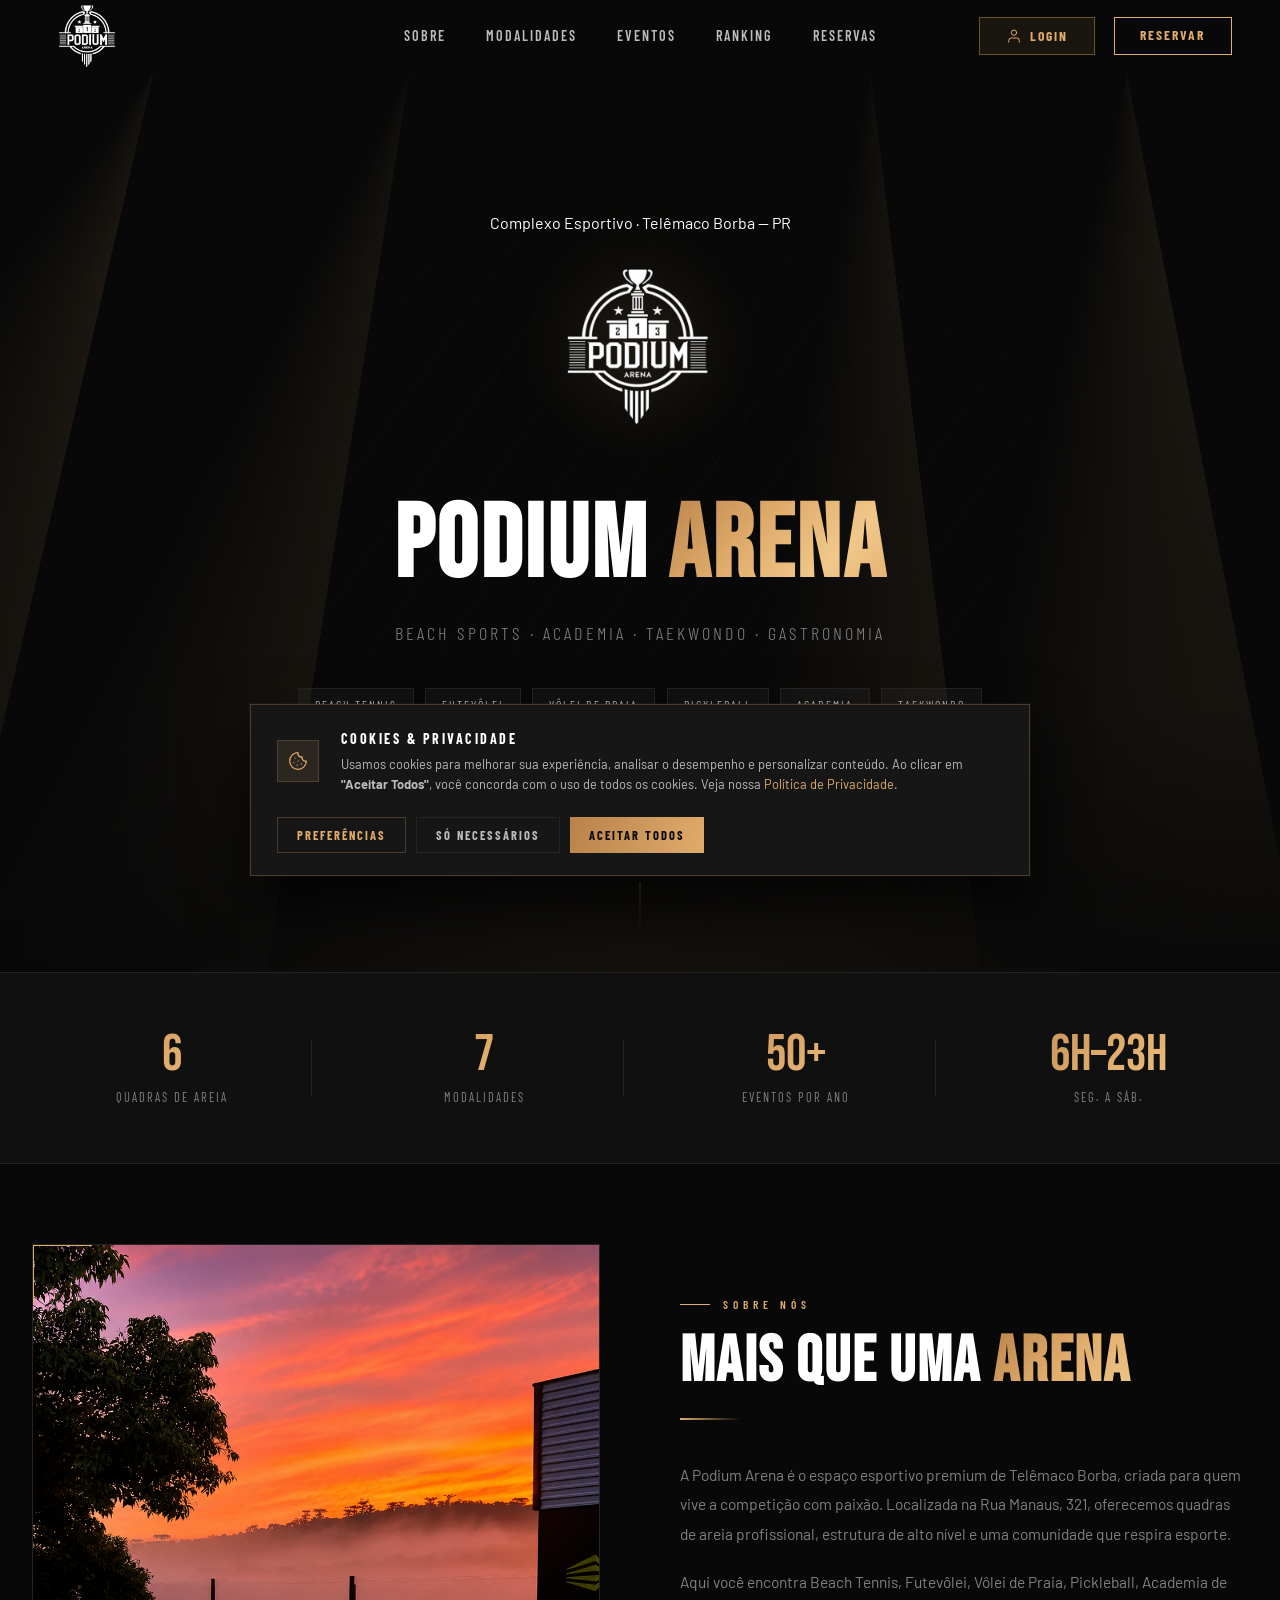
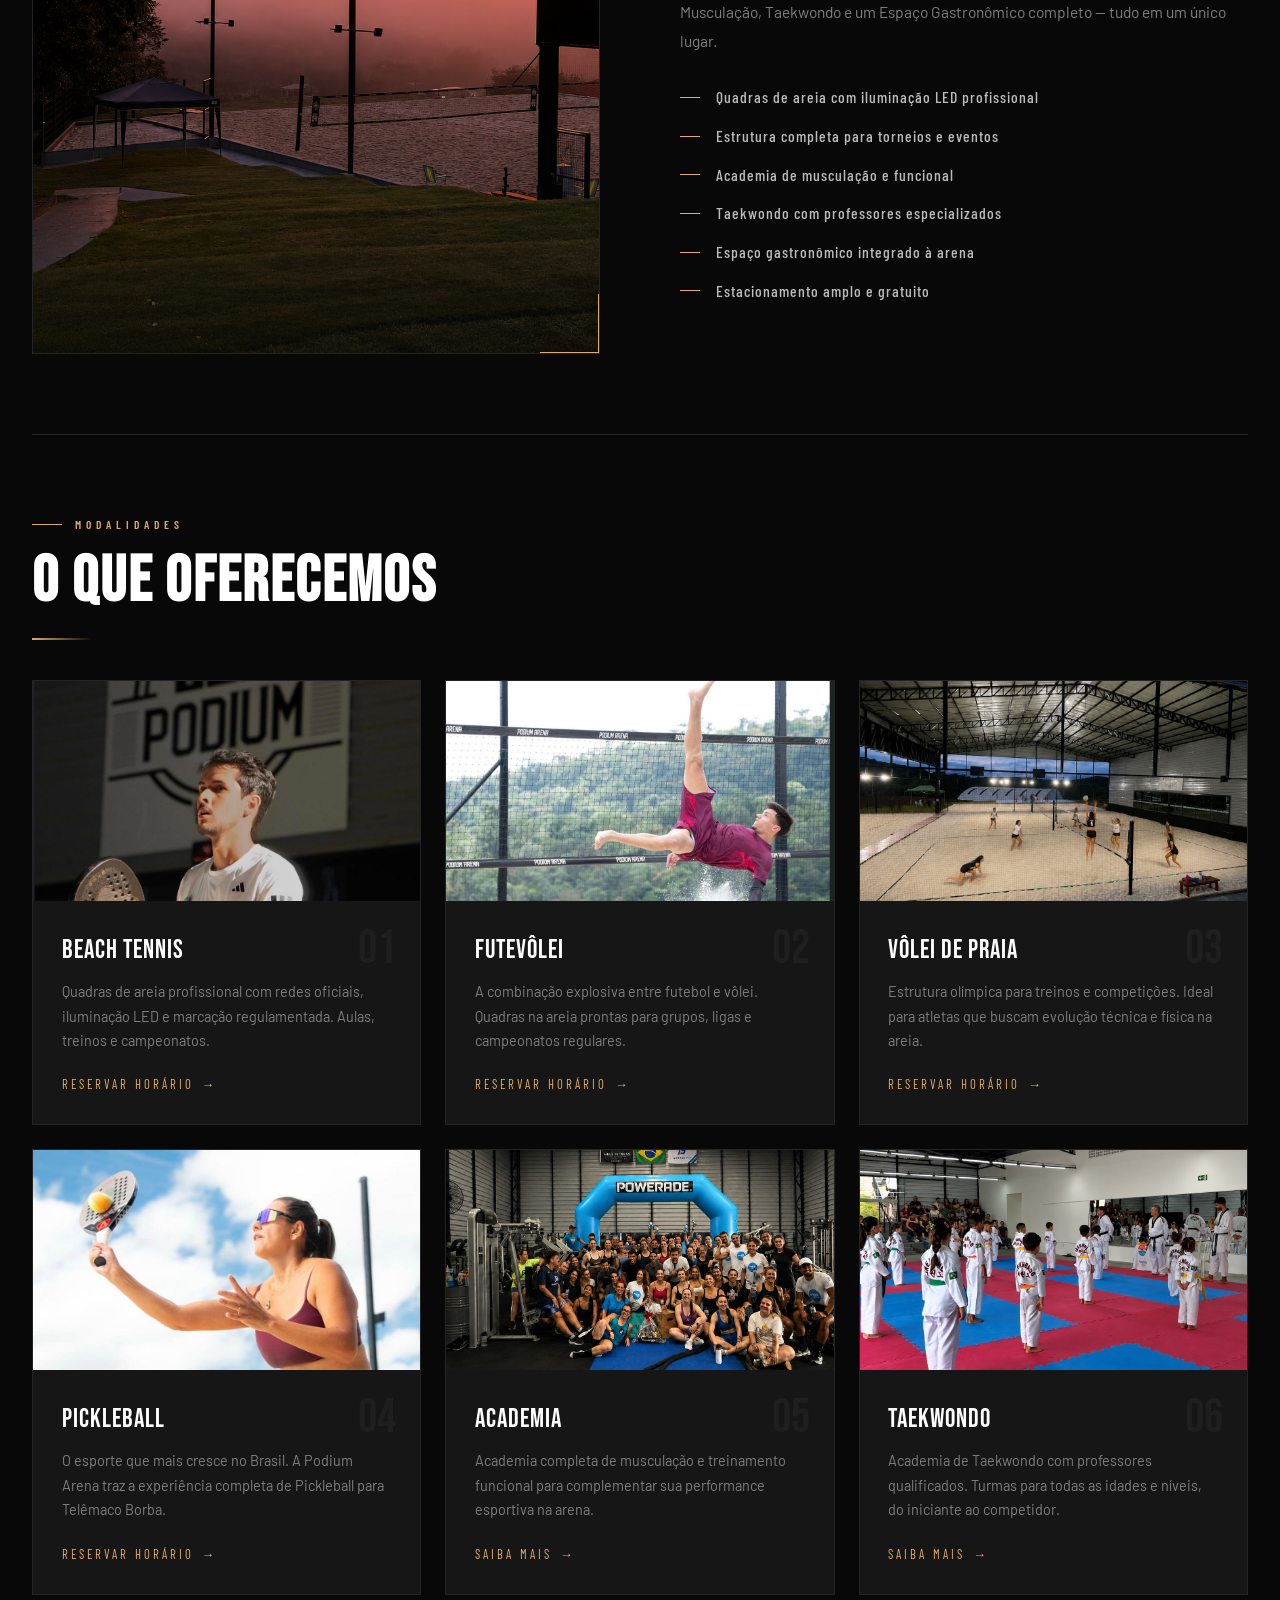
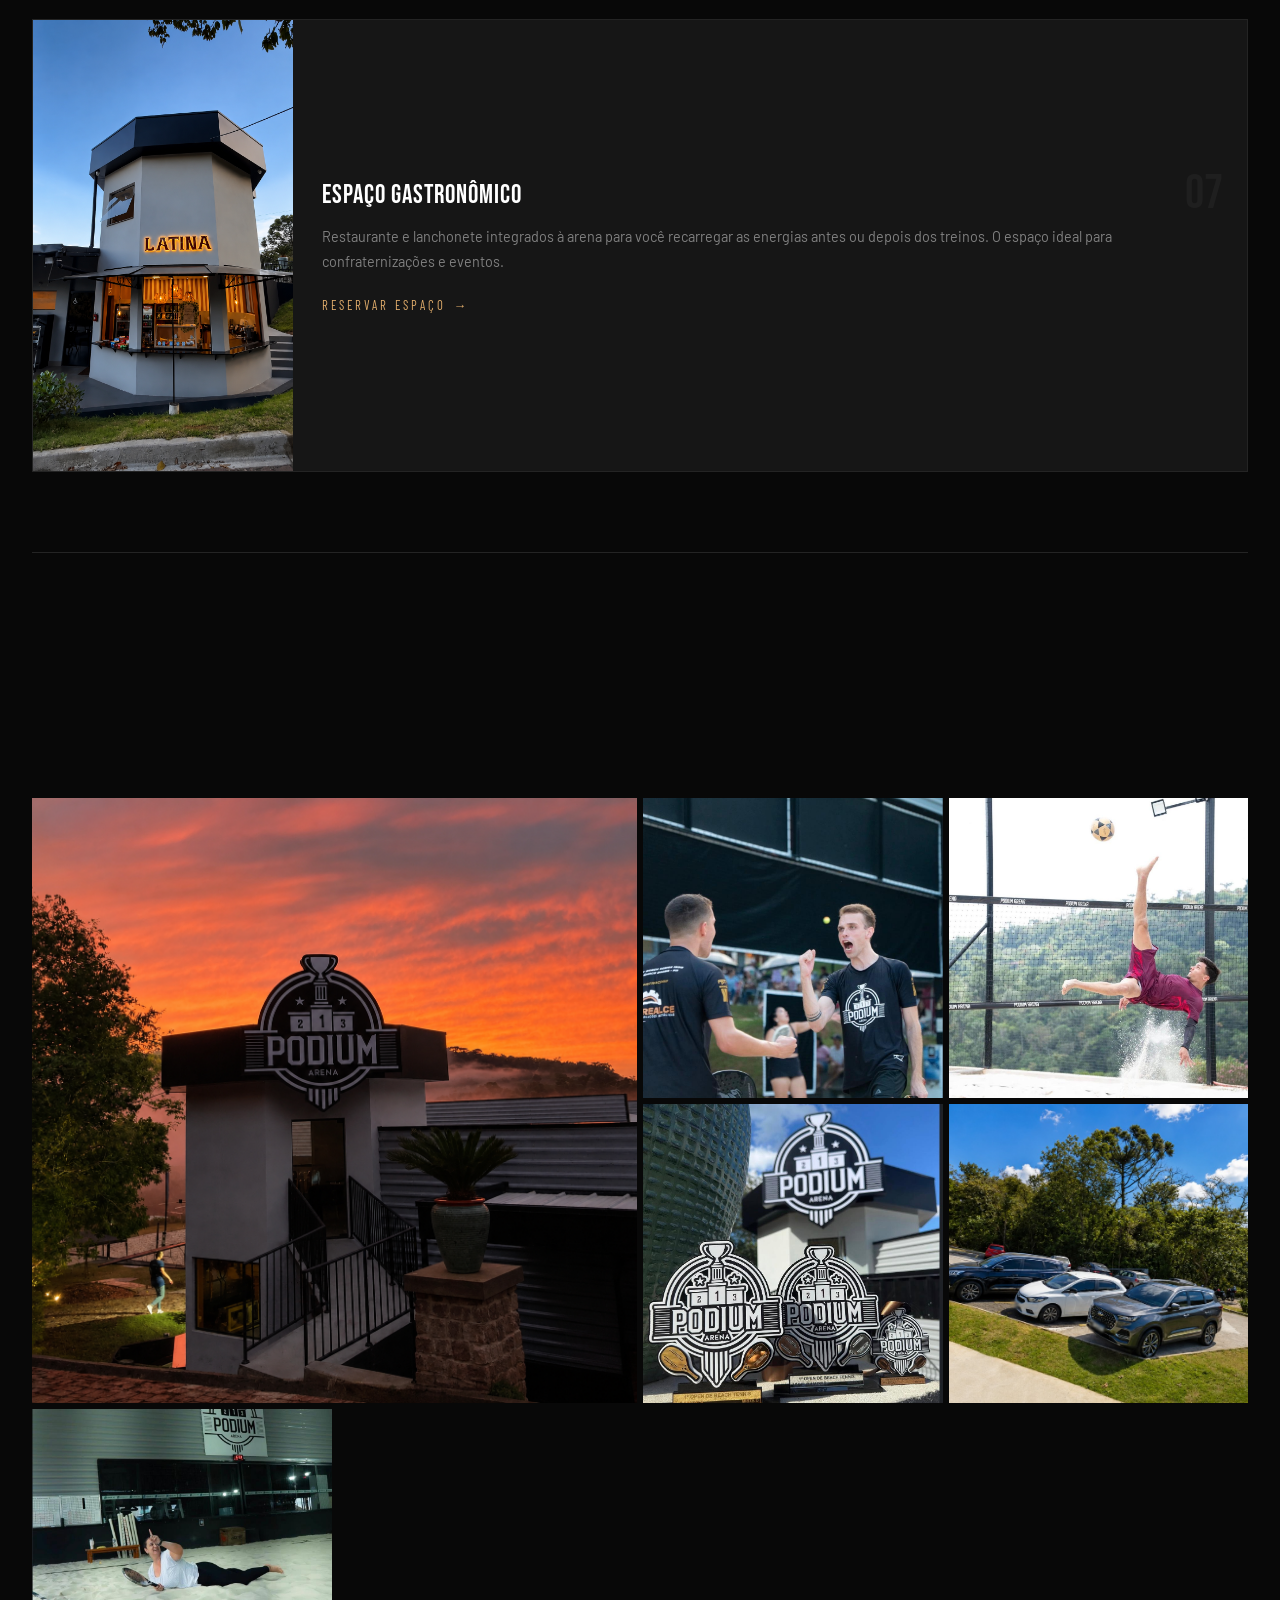
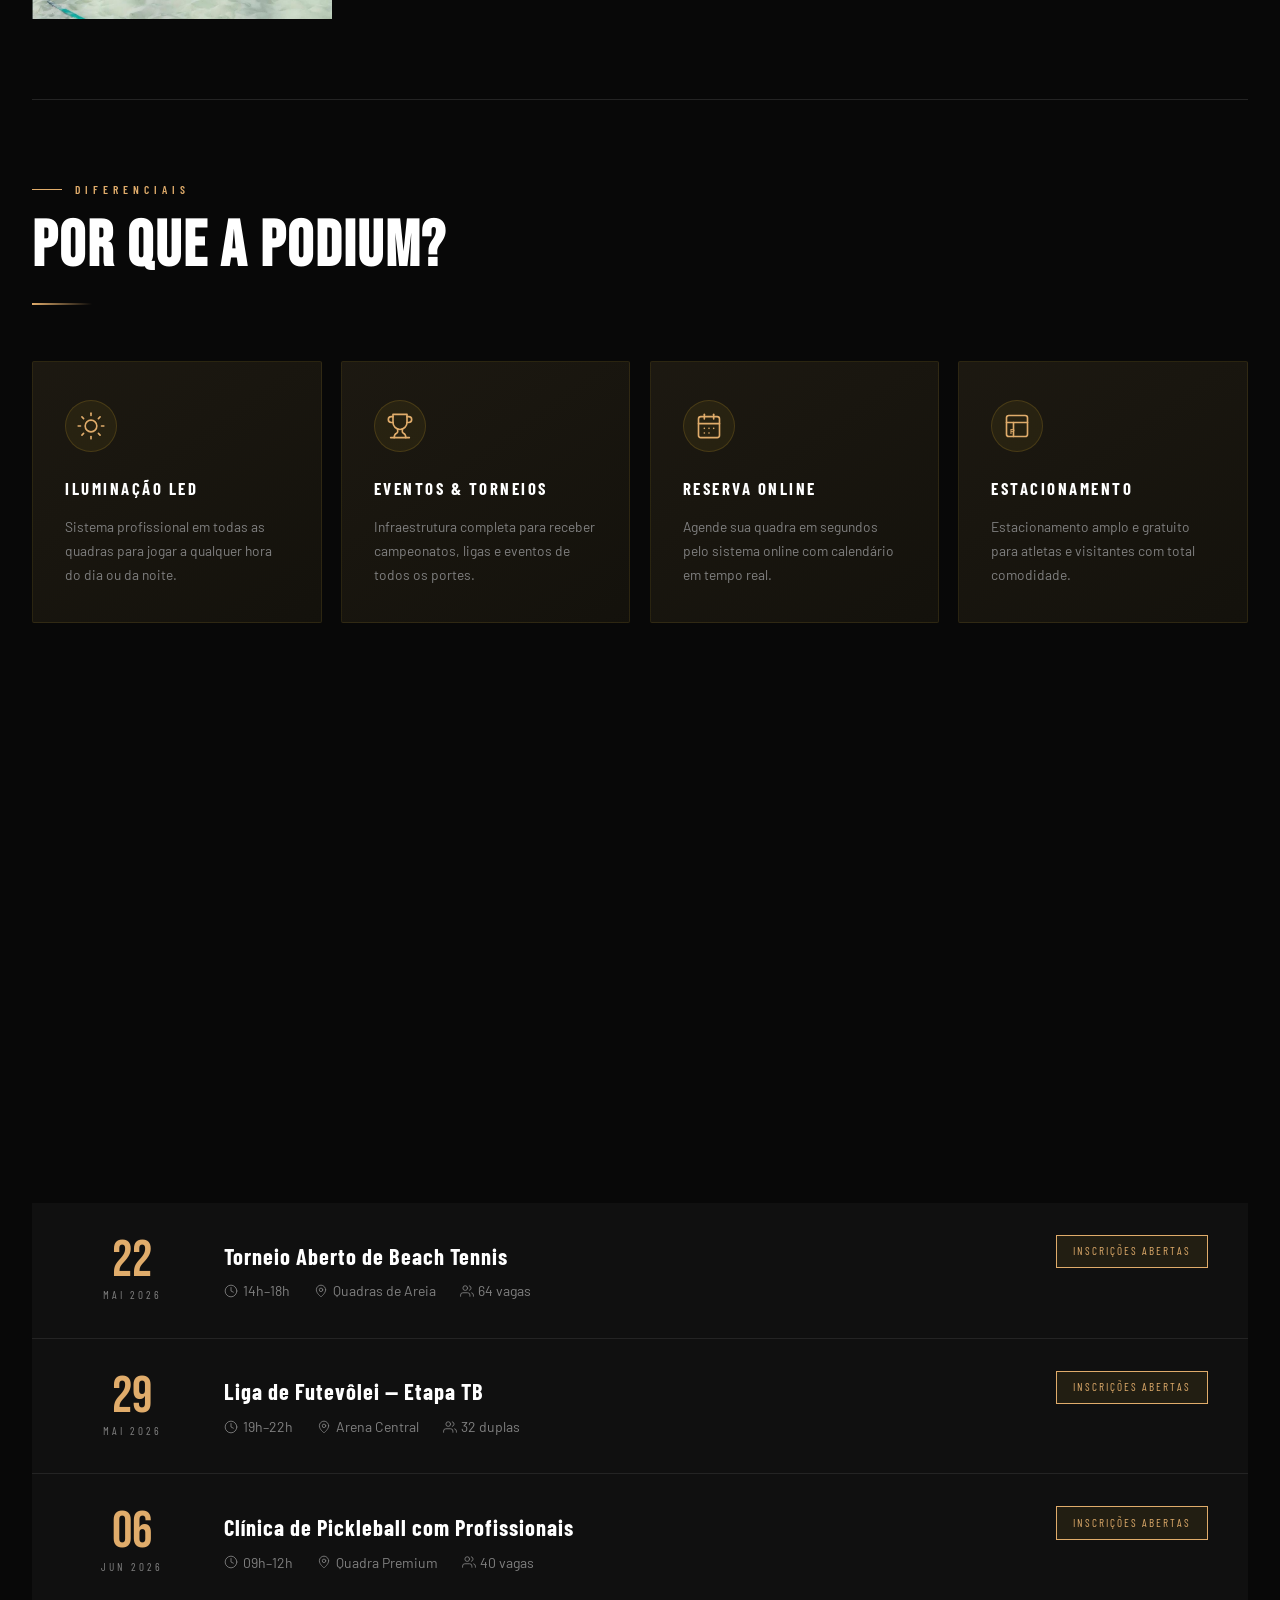
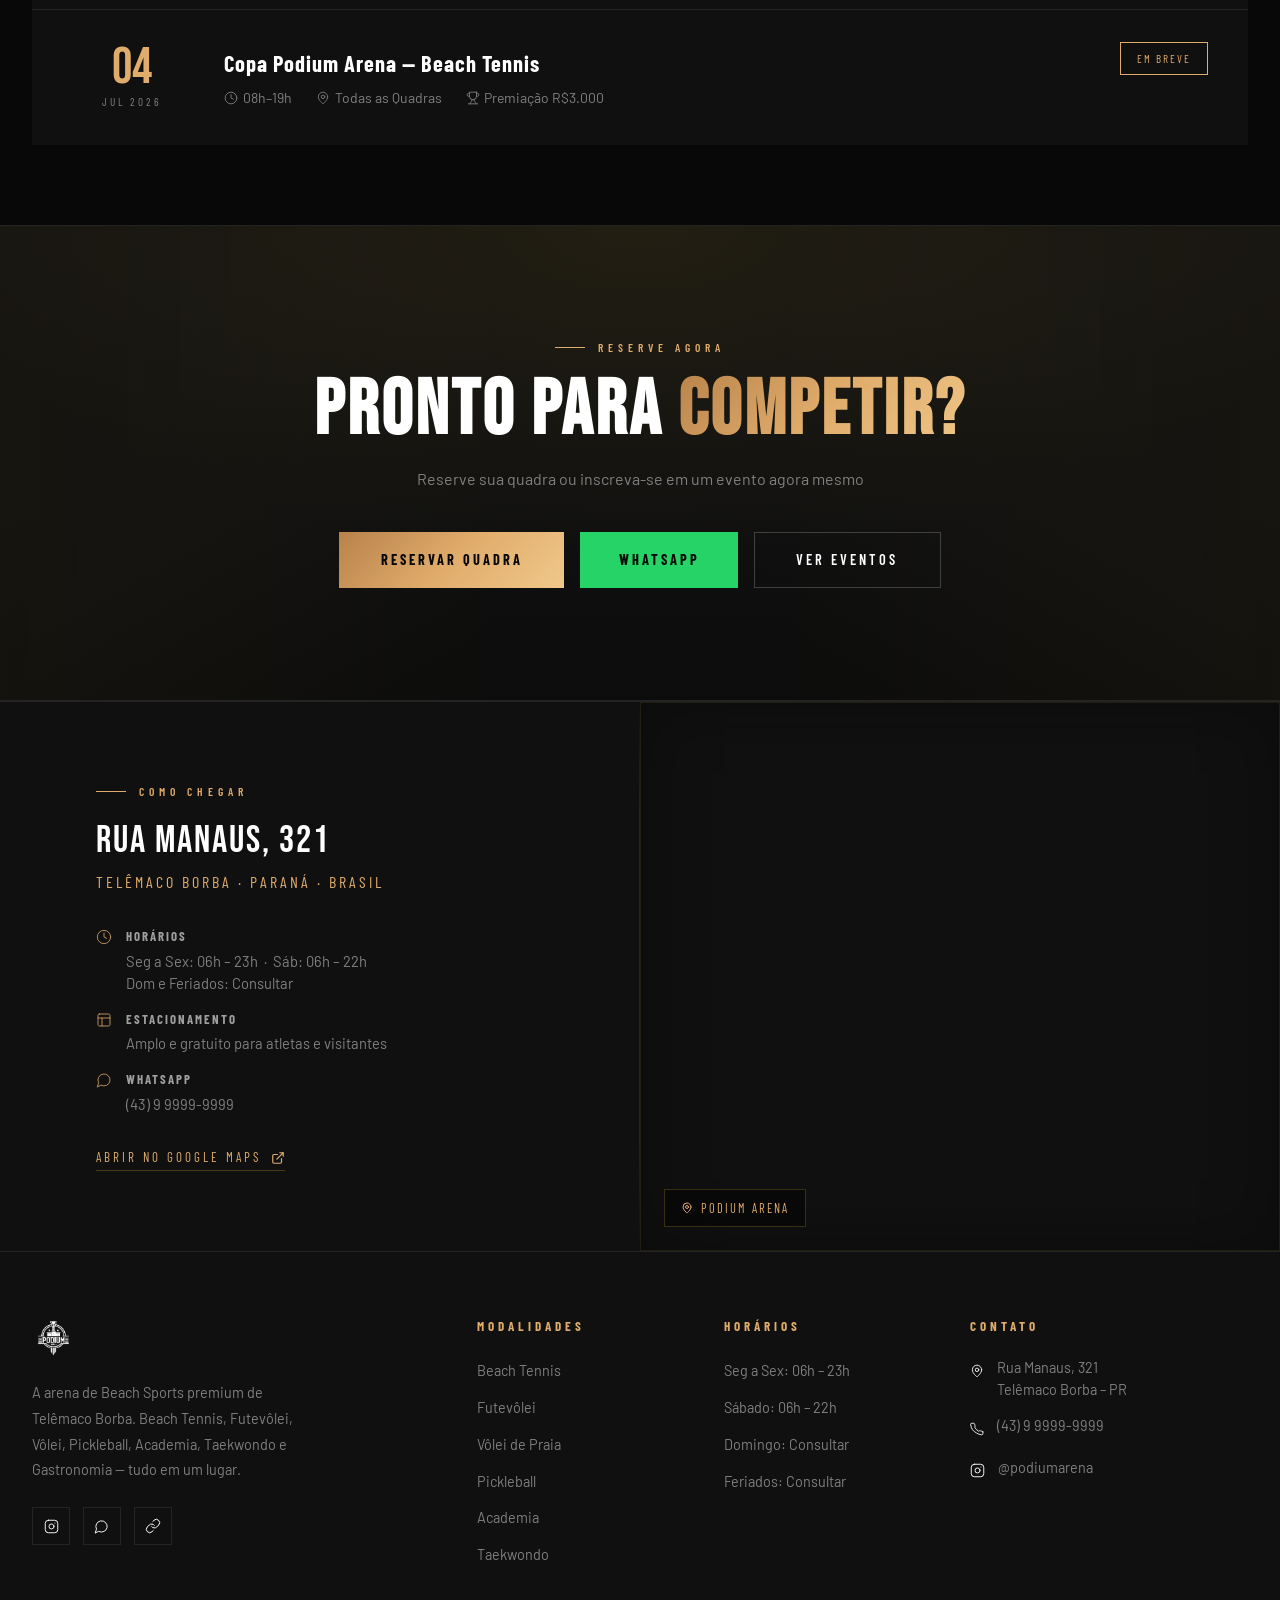
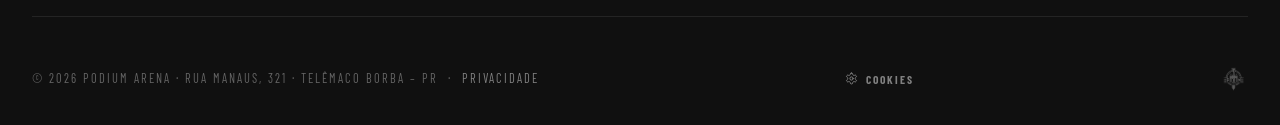
==== index.html @ 281ec27f "Add files via upload" ====
<!DOCTYPE html>
<html lang="pt-BR">

<head>
  <meta charset="UTF-8">
  <meta name="viewport" content="width=device-width, initial-scale=1.0">
  <title>Podium Arena — Telêmaco Borba · PR</title>
  <link rel="preconnect" href="https://fonts.googleapis.com">
  <link
    href="https://fonts.googleapis.com/css2?family=Bebas+Neue&family=Barlow+Condensed:wght@300;400;500;600;700&family=Barlow:wght@300;400;500;600&display=swap"
    rel="stylesheet">
  <link rel="stylesheet" href="css/vars.css">
  <link rel="stylesheet" href="css/base.css">
  <link rel="stylesheet" href="css/nav.css">
  <link rel="stylesheet" href="css/auth.css">
  <link rel="stylesheet" href="css/sections.css">
  <link rel="stylesheet" href="css/footer.css">
  <link rel="stylesheet" href="css/mobile.css">
</head>

<body>

  <div class="modal-overlay" id="authOverlay">
    <div class="auth-modal">

      <!-- FECHAR -->
      <button class="modal-close" onclick="closeAuthModal()" aria-label="Fechar">
        <svg viewBox="0 0 24 24" fill="none" stroke="currentColor" stroke-width="2" stroke-linecap="round">
          <line x1="18" y1="6" x2="6" y2="18" />
          <line x1="6" y1="6" x2="18" y2="18" />
        </svg>
      </button>

      <!-- ══ ESQUERDA — Visual ══ -->
      <div class="auth-visual">
        <svg class="visual-arcs" viewBox="0 0 400 600" preserveAspectRatio="none">
          <circle cx="200" cy="-80" r="260" stroke-width="1" />
          <circle cx="200" cy="-80" r="340" stroke-width=".5" />
          <circle cx="380" cy="700" r="300" stroke-width=".7" />
        </svg>
        <div class="visual-glow-bl"></div>

        <!-- Brand -->
        <div class="visual-brand">
          <div class="visual-logo-row">
            <div class="visual-logo-badge">
              <img src="img/logo.png" alt="Podium Arena" style="width:100%;height:100%;object-fit:contain;">
            </div>
            <span class="visual-arena-name">PODIUM ARENA</span>
          </div>
          <div class="visual-headline">
            SUA <em>VITÓRIA</em><br>COMEÇA<br>AQUI
          </div>
          <div class="visual-tags">
            <span class="visual-tag">Beach Tennis</span>
            <span class="visual-tag">Futevôlei</span>
            <span class="visual-tag">Pickleball</span>
            <span class="visual-tag">Academia</span>
            <span class="visual-tag">Taekwondo</span>
          </div>
        </div>
      </div>

      <!-- ══ DIREITA — Formulários ══ -->
      <div class="auth-form-panel">

        <!-- Abas -->
        <div class="auth-tabs">
          <button class="auth-tab active" data-tab="login">Entrar</button>
          <button class="auth-tab" data-tab="cadastro">Cadastrar</button>
        </div>

        <!-- Slider de painéis -->
        <div class="auth-panels-track">
          <div class="auth-panels-inner" id="authPanelsInner">

            <!-- ── LOGIN ── -->
            <div class="auth-panel" id="panel-login">
              <div class="panel-heading">
                <h2>ACESSO</h2>
                <p>Bem-vindo de volta à arena</p>
              </div>

              <form id="loginForm" novalidate style="display:flex;flex-direction:column;gap:1.1rem">

                <div class="field" id="field-loginEmail">
                  <label>E-mail</label>
                  <input type="email" id="loginEmail" placeholder="seu@email.com" autocomplete="email">
                  <span class="field-error">E-mail inválido</span>
                </div>

                <div class="field" id="field-loginSenha">
                  <label>Senha</label>
                  <div class="field-pw">
                    <input type="password" id="loginSenha" placeholder="••••••••" autocomplete="current-password">
                    <button type="button" class="toggle-pw" onclick="togglePw('loginSenha')" aria-label="Mostrar senha">
                      <svg viewBox="0 0 24 24" fill="none" stroke="currentColor" stroke-width="1.8"
                        stroke-linecap="round">
                        <path d="M1 12s4-8 11-8 11 8 11 8-4 8-11 8-11-8-11-8z" />
                        <circle cx="12" cy="12" r="3" />
                      </svg>
                    </button>
                  </div>
                  <span class="field-error">Senha incorreta</span>
                </div>

                <div class="login-extras">
                  <label class="remember-label">
                    <input type="checkbox" id="loginRemember"> Lembrar acesso
                  </label>
                  <a href="#" class="forgot-link" onclick="event.preventDefault()">Esqueci a senha</a>
                </div>

                <button type="submit" class="btn-auth">Entrar na Arena</button>

              </form>

              <div class="auth-divider">ou</div>

              <button class="btn-google" onclick="alert('Login social em breve!')">
                <svg viewBox="0 0 24 24" fill="none">
                  <path
                    d="M22.56 12.25c0-.78-.07-1.53-.2-2.25H12v4.26h5.92c-.26 1.37-1.04 2.53-2.21 3.31v2.77h3.57c2.08-1.92 3.28-4.74 3.28-8.09z"
                    fill="#4285F4" />
                  <path
                    d="M12 23c2.97 0 5.46-.98 7.28-2.66l-3.57-2.77c-.98.66-2.23 1.06-3.71 1.06-2.86 0-5.29-1.93-6.16-4.53H2.18v2.84C3.99 20.53 7.7 23 12 23z"
                    fill="#34A853" />
                  <path
                    d="M5.84 14.09c-.22-.66-.35-1.36-.35-2.09s.13-1.43.35-2.09V7.07H2.18C1.43 8.55 1 10.22 1 12s.43 3.45 1.18 4.93l2.85-2.22.81-.62z"
                    fill="#FBBC05" />
                  <path
                    d="M12 5.38c1.62 0 3.06.56 4.21 1.64l3.15-3.15C17.45 2.09 14.97 1 12 1 7.7 1 3.99 3.47 2.18 7.07l3.66 2.84c.87-2.6 3.3-4.53 6.16-4.53z"
                    fill="#EA4335" />
                </svg>
                Continuar com Google
              </button>

              <p class="auth-terms">
                Ao entrar, você aceita os <a href="#">Termos de Uso</a> e a
                <a href="#">Política de Privacidade</a> da Podium Arena.
              </p>
            </div>

            <!-- ── CADASTRO ── -->
            <div class="auth-panel" id="panel-cadastro">
              <div class="panel-heading">
                <h2>CADASTRO</h2>
                <p>Junte-se à arena — é gratuito</p>
              </div>

              <form id="cadForm" novalidate style="display:flex;flex-direction:column;gap:1.1rem">

                <div class="field" id="field-cadNome">
                  <label>Nome Completo</label>
                  <input type="text" id="cadNome" placeholder="João da Silva" autocomplete="name">
                  <span class="field-error">Nome muito curto</span>
                </div>

                <div class="field-row">
                  <div class="field" id="field-cadEmail">
                    <label>E-mail</label>
                    <input type="email" id="cadEmail" placeholder="seu@email.com">
                    <span class="field-error">E-mail inválido</span>
                  </div>
                  <div class="field" id="field-cadTel">
                    <label>Telefone</label>
                    <input type="tel" id="cadTel" placeholder="(43) 9 9000-0000">
                    <span class="field-error">Telefone inválido</span>
                  </div>
                </div>

                <div class="field-row">
                  <div class="field" id="field-cadCPF">
                    <label>CPF</label>
                    <input type="text" id="cadCPF" placeholder="000.000.000-00" maxlength="14">
                    <span class="field-error">CPF inválido (11 dígitos)</span>
                  </div>
                  <div class="field" id="field-cadNasc">
                    <label>Nascimento</label>
                    <input type="date" id="cadNasc">
                    <span class="field-error">Informe a data</span>
                  </div>
                </div>

                <div class="field-row">
                  <div class="field" id="field-cadSenha">
                    <label>Senha</label>
                    <div class="field-pw">
                      <input type="password" id="cadSenha" placeholder="Mín. 8 chars">
                      <button type="button" class="toggle-pw" onclick="togglePw('cadSenha')" aria-label="Mostrar senha">
                        <svg viewBox="0 0 24 24" fill="none" stroke="currentColor" stroke-width="1.8"
                          stroke-linecap="round">
                          <path d="M1 12s4-8 11-8 11 8 11 8-4 8-11 8-11-8-11-8z" />
                          <circle cx="12" cy="12" r="3" />
                        </svg>
                      </button>
                    </div>
                    <span class="field-error">Mínimo 8 caracteres</span>
                  </div>
                  <div class="field" id="field-cadConf">
                    <label>Confirmar</label>
                    <div class="field-pw">
                      <input type="password" id="cadConf" placeholder="Repetir senha">
                      <button type="button" class="toggle-pw" onclick="togglePw('cadConf')" aria-label="Mostrar senha">
                        <svg viewBox="0 0 24 24" fill="none" stroke="currentColor" stroke-width="1.8"
                          stroke-linecap="round">
                          <path d="M1 12s4-8 11-8 11 8 11 8-4 8-11 8-11-8-11-8z" />
                          <circle cx="12" cy="12" r="3" />
                        </svg>
                      </button>
                    </div>
                    <span class="field-error">Senhas não conferem</span>
                  </div>
                </div>

                <button type="submit" class="btn-auth">Criar Conta Grátis</button>

              </form>

              <p class="auth-terms">
                Ao cadastrar, você aceita os <a href="#">Termos de Uso</a> e a
                <a href="#">Política de Privacidade</a>.
              </p>
            </div>

          </div><!-- /authPanelsInner -->
        </div><!-- /auth-panels-track -->

      </div><!-- /auth-form-panel -->
    </div><!-- /auth-modal -->
  </div><!-- /authOverlay -->

  <!-- MOBILE MENU -->
  <div class="mobile-menu" id="mobileMenu">
    <a href="index.html" onclick="toggleMenu()">Início</a>
    <a href="#sobre" onclick="toggleMenu()">Sobre</a>
    <a href="#modalidades" onclick="toggleMenu()">Modalidades</a>
    <a href="pages/eventos.html" onclick="toggleMenu()">Eventos</a>
    <a href="pages/ranking.html" onclick="toggleMenu()">Ranking</a>
    <a href="pages/reservas.html" onclick="toggleMenu()">Reservas</a>
    <div class="mobile-actions">
      <a href="pages/reservas.html" class="btn-gold">Reservar Quadra</a>
      <a href="#" onclick="toggleMenu(); openAuthModal('login')" class="btn-outline"
        style="font-size:.85rem;padding:.75rem 2rem">Entrar</a>
    </div>
  </div>

  <!-- NAV -->
  <nav id="mainNav">
    <a href="index.html" class="nav-logo"><img data-logo src="img/logo.png" alt="Podium Arena"></a>
    <ul class="nav-links">
      <li><a href="#sobre">Sobre</a></li>
      <li><a href="#modalidades">Modalidades</a></li>
      <li><a href="pages/eventos.html">Eventos</a></li>
      <li><a href="pages/ranking.html">Ranking</a></li>
      <li><a href="pages/reservas.html">Reservas</a></li>
    </ul>
    <div class="nav-right">
      <!-- JS injeta botão de usuário aqui -->
      <a href="pages/reservas.html" class="nav-cta">Reservar</a>
    </div>
    <button class="mobile-toggle" id="menuToggle" onclick="toggleMenu()">
      <span></span><span></span><span></span>
    </button>
  </nav>

  <!-- HERO -->
  <div class="hero" id="home" style="margin-top:0; padding-top:calc(var(--nav-h) + 3rem)">
    <div class="hero-bg"></div>
    <div class="hero-grid"></div>
    <div class="hero-lines"></div>
    <div class="hero-content">
      <div class="hero-badge"><span class="hero-badge-dot"></span>Complexo Esportivo · Telêmaco Borba — PR</div>
      <div class="hero-logo">
        <img data-logo src="img/logo.png" alt="Podium Arena"
          style="width:100%;height:100%;object-fit:contain;border-radius:50%">
      </div>
      <h1 class="hero-title">PODIUM <span>ARENA</span></h1>
      <p class="hero-sub">Beach Sports · Academia · Taekwondo · Gastronomia</p>
      <div class="hero-tags">
        <span class="hero-tag">Beach Tennis</span>
        <span class="hero-tag">Futevôlei</span>
        <span class="hero-tag">Vôlei de Praia</span>
        <span class="hero-tag">Pickleball</span>
        <span class="hero-tag"> Academia</span>
        <span class="hero-tag">Taekwondo</span>
      </div>
      <div class="hero-btns">
        <a href="pages/reservas.html" class="btn-gold"><svg xmlns="http://www.w3.org/2000/svg" width="18" height="18"
            viewBox="0 0 24 24" fill="none" stroke="currentColor" stroke-width="1.5" stroke-linecap="round"
            stroke-linejoin="round">
            <path d="M3 9l9-7 9 7v11a2 2 0 0 1-2 2H5a2 2 0 0 1-2-2z" />
            <polyline points="9 22 9 12 15 12 15 22" />
          </svg>️ Reservar Quadra</a>
        <a href="#modalidades" class="btn-outline">Ver Modalidades</a>
      </div>
    </div>
    <div class="hero-scroll" onclick="document.getElementById('strip').scrollIntoView({behavior:'smooth'})">
      <span>Role para baixo</span>
      <div class="scroll-line"></div>
    </div>
  </div>

  <!-- NUMBERS STRIP -->
  <div class="numbers-strip" id="strip">
    <div class="numbers-inner">
      <div class="num-item reveal">
        <div class="num-value" data-target="6">0</div>
        <div class="num-label">Quadras de Areia</div>
      </div>
      <div class="num-item reveal reveal-delay-1">
        <div class="num-value" data-target="7">0</div>
        <div class="num-label">Modalidades</div>
      </div>
      <div class="num-item reveal reveal-delay-2">
        <div class="num-value" data-target="50" data-suffix="+">0</div>
        <div class="num-label">Eventos por Ano</div>
      </div>
      <div class="num-item reveal reveal-delay-3">
        <div class="num-value">6h–23h</div>
        <div class="num-label">Seg. a Sáb.</div>
      </div>
    </div>
  </div>

  <!-- SOBRE -->
  <section id="sobre" class="section-wrap">
    <div class="about-grid">
      <div class="about-img-wrap reveal">
        <div class="about-img-frame">
          <img src="img/espaco-podium.png" alt="Podium Arena — Quadras">
          <div class="about-img-overlay"></div>
          <div class="about-img-deco"></div>
          <div class="about-img-deco2"></div>
        </div>
      </div>
      <div class="reveal reveal-delay-1">
        <p class="section-eyebrow">Sobre Nós</p>
        <h2 class="section-title">MAIS QUE UMA <span
            style="background:linear-gradient(135deg,var(--gold-dark),var(--gold),var(--gold-light));-webkit-background-clip:text;-webkit-text-fill-color:transparent;background-clip:text">ARENA</span>
        </h2>
        <div class="section-divider"></div>
        <div class="about-text">
          <p>A Podium Arena é o espaço esportivo premium de Telêmaco Borba, criada para quem vive a competição com
            paixão. Localizada na Rua Manaus, 321, oferecemos quadras de areia profissional, estrutura de alto nível e
            uma comunidade que respira esporte.</p>
          <p>Aqui você encontra Beach Tennis, Futevôlei, Vôlei de Praia, Pickleball, Academia de Musculação, Taekwondo e
            um Espaço Gastronômico completo — tudo em um único lugar.</p>
        </div>
        <ul class="feature-list">
          <li>Quadras de areia com iluminação LED profissional</li>
          <li>Estrutura completa para torneios e eventos</li>
          <li>Academia de musculação e funcional</li>
          <li>Taekwondo com professores especializados</li>
          <li>Espaço gastronômico integrado à arena</li>
          <li>Estacionamento amplo e gratuito</li>
        </ul>
      </div>
    </div>
  </section>

  <div class="sep">
    <div class="sep-line"></div>
  </div>

  <!-- MODALIDADES -->
  <section id="modalidades" class="section-wrap">
    <p class="section-eyebrow reveal">Modalidades</p>
    <h2 class="section-title reveal">O QUE OFERECEMOS</h2>
    <div class="section-divider reveal"></div>
    <div class="mod-grid">

      <div class="mod-card reveal">
        <div class="mod-img-wrap">
          <img class="mod-img" src="img/beach2-podium.jpg" alt="Beach Tennis — Podium Arena"
            onerror="this.style.display='none';this.nextElementSibling.style.display='flex'">
          <div class="mod-img-placeholder mod-bg-bt" style="display:none"></div>
        </div>
        <div class="mod-body">
          <div class="mod-num">01</div>
          <div class="mod-name">Beach Tennis</div>
          <p class="mod-desc">Quadras de areia profissional com redes oficiais, iluminação LED e marcação regulamentada.
            Aulas, treinos e campeonatos.</p>
          <a href="pages/reservas.html" class="mod-link">Reservar horário</a>
        </div>
      </div>

      <div class="mod-card reveal reveal-delay-1">
        <div class="mod-img-wrap">
          <img class="mod-img" src="img/futvolei-podium.jpg" alt="Futevôlei — Podium Arena"
            onerror="this.style.display='none';this.nextElementSibling.style.display='flex'">
          <div class="mod-img-placeholder mod-bg-fv" style="display:none"></div>
        </div>
        <div class="mod-body">
          <div class="mod-num">02</div>
          <div class="mod-name">Futevôlei</div>
          <p class="mod-desc">A combinação explosiva entre futebol e vôlei. Quadras na areia prontas para grupos, ligas
            e campeonatos regulares.</p>
          <a href="pages/reservas.html" class="mod-link">Reservar horário</a>
        </div>
      </div>

      <div class="mod-card reveal reveal-delay-2">
        <div class="mod-img-wrap">
          <img class="mod-img" src="img/volei-podium.png" alt="Vôlei de Praia — Podium Arena"
            onerror="this.style.display='none';this.nextElementSibling.style.display='flex'">
          <div class="mod-img-placeholder mod-bg-vb" style="display:none"></div>
        </div>
        <div class="mod-body">
          <div class="mod-num">03</div>
          <div class="mod-name">Vôlei de Praia</div>
          <p class="mod-desc">Estrutura olímpica para treinos e competições. Ideal para atletas que buscam evolução
            técnica e física na areia.</p>
          <a href="pages/reservas.html" class="mod-link">Reservar horário</a>
        </div>
      </div>

      <div class="mod-card reveal">
        <div class="mod-img-wrap">
          <img class="mod-img" src="img/beach1-podium.jpg" alt="Pickleball — Podium Arena"
            onerror="this.style.display='none';this.nextElementSibling.style.display='flex'">
          <div class="mod-img-placeholder mod-bg-pk" style="display:none"></div>
        </div>
        <div class="mod-body">
          <div class="mod-num">04</div>
          <div class="mod-name">Pickleball</div>
          <p class="mod-desc">O esporte que mais cresce no Brasil. A Podium Arena traz a experiência completa de
            Pickleball para Telêmaco Borba.</p>
          <a href="pages/reservas.html" class="mod-link">Reservar horário</a>
        </div>
      </div>

      <div class="mod-card reveal reveal-delay-1">
        <div class="mod-img-wrap">
          <img class="mod-img" src="img/garagefit-podium.png" alt="Academia — Podium Arena"
            onerror="this.style.display='none';this.nextElementSibling.style.display='flex'">
          <div class="mod-img-placeholder mod-bg-gym" style="display:none"></div>
        </div>
        <div class="mod-body">
          <div class="mod-num">05</div>
          <div class="mod-name">Academia</div>
          <p class="mod-desc">Academia completa de musculação e treinamento funcional para complementar sua performance
            esportiva na arena.</p>
          <a href="#contato" class="mod-link">Saiba mais</a>
        </div>
      </div>

      <div class="mod-card reveal reveal-delay-2">
        <div class="mod-img-wrap">
          <img class="mod-img" src="img/taekwondo-podium.png" alt="Taekwondo — Podium Arena"
            onerror="this.style.display='none';this.nextElementSibling.style.display='flex'">
          <div class="mod-img-placeholder mod-bg-tk" style="display:none"></div>
        </div>
        <div class="mod-body">
          <div class="mod-num">06</div>
          <div class="mod-name">Taekwondo</div>
          <p class="mod-desc">Academia de Taekwondo com professores qualificados. Turmas para todas as idades e níveis,
            do iniciante ao competidor.</p>
          <a href="#contato" class="mod-link">Saiba mais</a>
        </div>
      </div>

      <div class="mod-card reveal mod-span">
        <div class="mod-span-inner">
          <div class="mod-img-wrap">
            <img class="mod-img" src="img/restaurante-podium.png" alt="Espaço Gastronômico — Podium Arena"
              onerror="this.style.display='none';this.nextElementSibling.style.display='flex'">
            <div class="mod-img-placeholder mod-bg-eat" style="display:none"></div>
          </div>
          <div class="mod-body">
            <div class="mod-num">07</div>
            <div class="mod-name">Espaço Gastronômico</div>
            <p class="mod-desc">Restaurante e lanchonete integrados à arena para você recarregar as energias antes ou
              depois dos treinos. O espaço ideal para confraternizações e eventos.</p>
            <a href="#contato" class="mod-link">Reservar espaço</a>
          </div>
        </div>
      </div>

    </div>
  </section>

  <div class="sep">
    <div class="sep-line"></div>
  </div>

  <!-- GALERIA -->
  <section class="section-wrap">
    <p class="section-eyebrow reveal">Galeria</p>
    <h2 class="section-title reveal">A ATMOSFERA DA ARENA</h2>
    <div class="section-divider reveal"></div>
    <div class="gallery-grid reveal">
      <div class="g-item gc-1">
        <img src="img/frente-podium-new.jpg" alt="Podium Arena — Entrada" onerror="this.style.background='var(--card)'">
        <div class="g-overlay"><span class="g-label">Nossa Arena</span></div>
      </div>
      <div class="g-item">
        <img src="img/beach3-podium.jpg" alt="Beach Tennis Podium Arena">
        <div class="g-overlay"><span class="g-label">Beach Tennis</span></div>
      </div>
      <div class="g-item">
        <img src="img/futvolei-podium.jpg" alt="Futevôlei Podium Arena">
        <div class="g-overlay"><span class="g-label">Futevôlei</span></div>
      </div>
      <div class="g-item">
        <img src="img/trofeus-podium.jpg" alt="Troféus Podium Arena">
        <div class="g-overlay"><span class="g-label">Competição</span></div>
      </div>
      <div class="g-item">
        <img src="img/estacionamento-podium.png" alt="Estacionamento Podium Arena">
        <div class="g-overlay"><span class="g-label">Estacionamento</span></div>
      </div>
      <div class="g-item">
        <img src="img/arena-coberta-podium.jpg" alt="Arena Coberta Podium Arena">
        <div class="g-overlay"><span class="g-label">Estrutura</span></div>
      </div>
    </div>
  </section>

  <div class="sep">
    <div class="sep-line"></div>
  </div>

  <!-- DIFERENCIAIS -->
  <div class="diff-section reveal" id="estrutura">
    <div class="diff-inner">
      <p class="section-eyebrow">Diferenciais</p>
      <h2 class="section-title">POR QUE A PODIUM?</h2>
      <div class="section-divider" style="margin-bottom:3.5rem"></div>
      <div class="diff-grid">

        <div class="diff-item reveal">
          <div class="diff-icon-wrap">
            <svg xmlns="http://www.w3.org/2000/svg" width="28" height="28" viewBox="0 0 24 24" fill="none"
              stroke="currentColor" stroke-width="1.4" stroke-linecap="round" stroke-linejoin="round">
              <circle cx="12" cy="12" r="5" />
              <line x1="12" x2="12" y1="1" y2="3" />
              <line x1="12" x2="12" y1="21" y2="23" />
              <line x1="4.22" x2="5.64" y1="4.22" y2="5.64" />
              <line x1="18.36" x2="19.78" y1="18.36" y2="19.78" />
              <line x1="1" x2="3" y1="12" y2="12" />
              <line x1="21" x2="23" y1="12" y2="12" />
              <line x1="4.22" x2="5.64" y1="19.78" y2="18.36" />
              <line x1="18.36" x2="19.78" y1="5.64" y2="4.22" />
            </svg>
          </div>
          <h3 class="diff-title">Iluminação LED</h3>
          <p class="diff-text">Sistema profissional em todas as quadras para jogar a qualquer hora do dia ou da noite.</p>
        </div>

        <div class="diff-item reveal reveal-delay-1">
          <div class="diff-icon-wrap">
            <svg xmlns="http://www.w3.org/2000/svg" width="28" height="28" viewBox="0 0 24 24" fill="none"
              stroke="currentColor" stroke-width="1.4" stroke-linecap="round" stroke-linejoin="round">
              <path d="M6 9H4.5a2.5 2.5 0 0 1 0-5H6" />
              <path d="M18 9h1.5a2.5 2.5 0 0 0 0-5H18" />
              <path d="M4 22h16" />
              <path d="M10 14.66V17c0 .55-.47.98-.97 1.21C7.85 18.75 7 20.24 7 22" />
              <path d="M14 14.66V17c0 .55.47.98.97 1.21C16.15 18.75 17 20.24 17 22" />
              <path d="M18 2H6v7a6 6 0 0 0 12 0V2Z" />
            </svg>
          </div>
          <h3 class="diff-title">Eventos & Torneios</h3>
          <p class="diff-text">Infraestrutura completa para receber campeonatos, ligas e eventos de todos os portes.</p>
        </div>

        <div class="diff-item reveal reveal-delay-2">
          <div class="diff-icon-wrap">
            <svg xmlns="http://www.w3.org/2000/svg" width="28" height="28" viewBox="0 0 24 24" fill="none"
              stroke="currentColor" stroke-width="1.4" stroke-linecap="round" stroke-linejoin="round">
              <rect width="18" height="18" x="3" y="4" rx="2" ry="2" />
              <line x1="16" x2="16" y1="2" y2="6" />
              <line x1="8" x2="8" y1="2" y2="6" />
              <line x1="3" x2="21" y1="10" y2="10" />
              <path d="M8 14h.01" />
              <path d="M12 14h.01" />
              <path d="M16 14h.01" />
              <path d="M8 18h.01" />
              <path d="M12 18h.01" />
            </svg>
          </div>
          <h3 class="diff-title">Reserva Online</h3>
          <p class="diff-text">Agende sua quadra em segundos pelo sistema online com calendário em tempo real.</p>
        </div>

        <div class="diff-item reveal reveal-delay-3">
          <div class="diff-icon-wrap">
            <svg xmlns="http://www.w3.org/2000/svg" width="28" height="28" viewBox="0 0 24 24" fill="none"
              stroke="currentColor" stroke-width="1.4" stroke-linecap="round" stroke-linejoin="round">
              <rect width="18" height="18" x="3" y="3" rx="2" />
              <path d="M3 9h18" />
              <path d="M9 21V9" /><text x="6" y="19" font-size="6" fill="currentColor" stroke="none" font-weight="700"
                font-family="sans-serif">P</text>
            </svg>
          </div>
          <h3 class="diff-title">Estacionamento</h3>
          <p class="diff-text">Estacionamento amplo e gratuito para atletas e visitantes com total comodidade.</p>
        </div>

        <div class="diff-item reveal">
          <div class="diff-icon-wrap">
            <svg xmlns="http://www.w3.org/2000/svg" width="28" height="28" viewBox="0 0 24 24" fill="none"
              stroke="currentColor" stroke-width="1.4" stroke-linecap="round" stroke-linejoin="round">
              <path d="M3 9l9-7 9 7v11a2 2 0 0 1-2 2H5a2 2 0 0 1-2-2z" />
              <polyline points="9 22 9 12 15 12 15 22" />
            </svg>
          </div>
          <h3 class="diff-title">Quadras Cobertas</h3>
          <p class="diff-text">Cobertura garantindo conforto para prática em qualquer condição climática.</p>
        </div>

        <div class="diff-item reveal reveal-delay-1">
          <div class="diff-icon-wrap">
            <svg xmlns="http://www.w3.org/2000/svg" width="28" height="28" viewBox="0 0 24 24" fill="none"
              stroke="currentColor" stroke-width="1.4" stroke-linecap="round" stroke-linejoin="round">
              <circle cx="12" cy="8" r="6" />
              <path d="M15.477 12.89 17 22l-5-3-5 3 1.523-9.11" />
            </svg>
          </div>
          <h3 class="diff-title">Ranking Oficial</h3>
          <p class="diff-text">Sistema de ranking para Futevôlei e Beach Tennis com classificação atualizada.</p>
        </div>

        <div class="diff-item reveal reveal-delay-2">
          <div class="diff-icon-wrap">
            <svg xmlns="http://www.w3.org/2000/svg" width="28" height="28" viewBox="0 0 24 24" fill="none"
              stroke="currentColor" stroke-width="1.4" stroke-linecap="round" stroke-linejoin="round">
              <path d="M7 21h10" />
              <path d="M12 21a9 9 0 0 0 9-9H3a9 9 0 0 0 9 9z" />
            </svg>
          </div>
          <h3 class="diff-title">Alimentação</h3>
          <p class="diff-text">Espaço gastronômico completo com opções saudáveis para recarregar energia.</p>
        </div>

        <div class="diff-item reveal reveal-delay-3">
          <div class="diff-icon-wrap">
            <svg xmlns="http://www.w3.org/2000/svg" width="28" height="28" viewBox="0 0 24 24" fill="none"
              stroke="currentColor" stroke-width="1.4" stroke-linecap="round" stroke-linejoin="round">
              <path d="M4 4h1.5L12 14.5 18.5 4H20" />
              <path d="M12 14.5V20" />
              <path d="M9 20h6" />
            </svg>
          </div>
          <h3 class="diff-title">Vestiários</h3>
          <p class="diff-text">Vestiários masculino e feminino com chuveiros e armários para sua comodidade.</p>
        </div>

      </div>
    </div>
  </div>

  <!-- EVENTOS DESTAQUE -->
  <section id="eventos" class="section-wrap">
    <div
      style="display:flex;justify-content:space-between;align-items:flex-end;margin-bottom:2.5rem;flex-wrap:wrap;gap:1rem">
      <div>
        <p class="section-eyebrow reveal">Agenda</p>
        <h2 class="section-title reveal" style="margin-bottom:0">PRÓXIMOS EVENTOS</h2>
      </div>
      <a href="pages/eventos.html" class="btn-ghost reveal">Ver todos →</a>
    </div>
    <div class="events-grid reveal">
      <div class="event-row" onclick="location.href='pages/eventos.html'">
        <div class="event-date-block">
          <div class="event-day">22</div>
          <div class="event-month">Mai 2026</div>
        </div>
        <div class="event-info">
          <div class="event-name">Torneio Aberto de Beach Tennis</div>
          <div class="event-meta"><span style="display:inline-flex;align-items:center;gap:.3rem"><svg xmlns="http://www.w3.org/2000/svg" width="14" height="14" viewBox="0 0 24 24" fill="none" stroke="currentColor" stroke-width="1.5" stroke-linecap="round" stroke-linejoin="round"><circle cx="12" cy="12" r="10"/><polyline points="12 6 12 12 16 14"/></svg> 14h–18h</span><span style="display:inline-flex;align-items:center;gap:.3rem"><svg xmlns="http://www.w3.org/2000/svg" width="14" height="14" viewBox="0 0 24 24" fill="none" stroke="currentColor" stroke-width="1.5" stroke-linecap="round" stroke-linejoin="round"><path d="M20 10c0 6-8 12-8 12s-8-6-8-12a8 8 0 0 1 16 0Z"/><circle cx="12" cy="10" r="3"/></svg> Quadras de Areia</span><span style="display:inline-flex;align-items:center;gap:.3rem"><svg xmlns="http://www.w3.org/2000/svg" width="14" height="14" viewBox="0 0 24 24" fill="none" stroke="currentColor" stroke-width="1.5" stroke-linecap="round" stroke-linejoin="round"><path d="M17 21v-2a4 4 0 0 0-4-4H5a4 4 0 0 0-4 4v2"/><circle cx="9" cy="7" r="4"/><path d="M23 21v-2a4 4 0 0 0-3-3.87"/><path d="M16 3.13a4 4 0 0 1 0 7.75"/></svg> 64 vagas</span></div>
        </div>
        <div class="event-status open">Inscrições Abertas</div>
      </div>
      <div class="event-row" onclick="location.href='pages/eventos.html'">
        <div class="event-date-block">
          <div class="event-day">29</div>
          <div class="event-month">Mai 2026</div>
        </div>
        <div class="event-info">
          <div class="event-name">Liga de Futevôlei — Etapa TB</div>
          <div class="event-meta"><span style="display:inline-flex;align-items:center;gap:.3rem"><svg xmlns="http://www.w3.org/2000/svg" width="14" height="14" viewBox="0 0 24 24" fill="none" stroke="currentColor" stroke-width="1.5" stroke-linecap="round" stroke-linejoin="round"><circle cx="12" cy="12" r="10"/><polyline points="12 6 12 12 16 14"/></svg> 19h–22h</span><span style="display:inline-flex;align-items:center;gap:.3rem"><svg xmlns="http://www.w3.org/2000/svg" width="14" height="14" viewBox="0 0 24 24" fill="none" stroke="currentColor" stroke-width="1.5" stroke-linecap="round" stroke-linejoin="round"><path d="M20 10c0 6-8 12-8 12s-8-6-8-12a8 8 0 0 1 16 0Z"/><circle cx="12" cy="10" r="3"/></svg> Arena Central</span><span style="display:inline-flex;align-items:center;gap:.3rem"><svg xmlns="http://www.w3.org/2000/svg" width="14" height="14" viewBox="0 0 24 24" fill="none" stroke="currentColor" stroke-width="1.5" stroke-linecap="round" stroke-linejoin="round"><path d="M17 21v-2a4 4 0 0 0-4-4H5a4 4 0 0 0-4 4v2"/><circle cx="9" cy="7" r="4"/><path d="M23 21v-2a4 4 0 0 0-3-3.87"/><path d="M16 3.13a4 4 0 0 1 0 7.75"/></svg> 32 duplas</span></div>
        </div>
        <div class="event-status open">Inscrições Abertas</div>
      </div>
      <div class="event-row" onclick="location.href='pages/eventos.html'">
        <div class="event-date-block">
          <div class="event-day">06</div>
          <div class="event-month">Jun 2026</div>
        </div>
        <div class="event-info">
          <div class="event-name">Clínica de Pickleball com Profissionais</div>
          <div class="event-meta"><span style="display:inline-flex;align-items:center;gap:.3rem"><svg xmlns="http://www.w3.org/2000/svg" width="14" height="14" viewBox="0 0 24 24" fill="none" stroke="currentColor" stroke-width="1.5" stroke-linecap="round" stroke-linejoin="round"><circle cx="12" cy="12" r="10"/><polyline points="12 6 12 12 16 14"/></svg> 09h–12h</span><span style="display:inline-flex;align-items:center;gap:.3rem"><svg xmlns="http://www.w3.org/2000/svg" width="14" height="14" viewBox="0 0 24 24" fill="none" stroke="currentColor" stroke-width="1.5" stroke-linecap="round" stroke-linejoin="round"><path d="M20 10c0 6-8 12-8 12s-8-6-8-12a8 8 0 0 1 16 0Z"/><circle cx="12" cy="10" r="3"/></svg> Quadra Premium</span><span style="display:inline-flex;align-items:center;gap:.3rem"><svg xmlns="http://www.w3.org/2000/svg" width="14" height="14" viewBox="0 0 24 24" fill="none" stroke="currentColor" stroke-width="1.5" stroke-linecap="round" stroke-linejoin="round"><path d="M17 21v-2a4 4 0 0 0-4-4H5a4 4 0 0 0-4 4v2"/><circle cx="9" cy="7" r="4"/><path d="M23 21v-2a4 4 0 0 0-3-3.87"/><path d="M16 3.13a4 4 0 0 1 0 7.75"/></svg> 40 vagas</span></div>
        </div>
        <div class="event-status open">Inscrições Abertas</div>
      </div>
      <div class="event-row" onclick="location.href='pages/eventos.html'">
        <div class="event-date-block">
          <div class="event-day">04</div>
          <div class="event-month">Jul 2026</div>
        </div>
        <div class="event-info">
          <div class="event-name">Copa Podium Arena — Beach Tennis</div>
          <div class="event-meta"><span style="display:inline-flex;align-items:center;gap:.3rem"><svg xmlns="http://www.w3.org/2000/svg" width="14" height="14" viewBox="0 0 24 24" fill="none" stroke="currentColor" stroke-width="1.5" stroke-linecap="round" stroke-linejoin="round"><circle cx="12" cy="12" r="10"/><polyline points="12 6 12 12 16 14"/></svg> 08h–19h</span><span style="display:inline-flex;align-items:center;gap:.3rem"><svg xmlns="http://www.w3.org/2000/svg" width="14" height="14" viewBox="0 0 24 24" fill="none" stroke="currentColor" stroke-width="1.5" stroke-linecap="round" stroke-linejoin="round"><path d="M20 10c0 6-8 12-8 12s-8-6-8-12a8 8 0 0 1 16 0Z"/><circle cx="12" cy="10" r="3"/></svg> Todas as Quadras</span><span style="display:inline-flex;align-items:center;gap:.3rem"><svg xmlns="http://www.w3.org/2000/svg" width="14" height="14" viewBox="0 0 24 24" fill="none" stroke="currentColor" stroke-width="1.5" stroke-linecap="round" stroke-linejoin="round"><path d="M6 9H4.5a2.5 2.5 0 0 1 0-5H6"/><path d="M18 9h1.5a2.5 2.5 0 0 0 0-5H18"/><path d="M4 22h16"/><path d="M10 14.66V17c0 .55-.47.98-.97 1.51C7.85 18.75 7 20.24 7 22"/><path d="M14 14.66V17c0 .55.47.98.97 1.51C16.15 18.75 17 20.24 17 22"/><path d="M18 2H6v7a6 6 0 0 0 12 0V2Z"/></svg> Premiação R$3.000</span></div>
        </div>
        <div class="event-status">Em Breve</div>
      </div>
    </div>
  </section>

  <!-- CTA -->
  <div class="cta-banner" id="contato">
    <div class="cta-bg"></div>
    <div class="cta-bg-lines"></div>
    <div class="cta-content reveal">
      <p class="section-eyebrow" style="justify-content:center">Reserve Agora</p>
      <h2 class="cta-title">PRONTO PARA <em>COMPETIR?</em></h2>
      <p class="cta-sub">Reserve sua quadra ou inscreva-se em um evento agora mesmo</p>
      <div class="cta-btns">
        <a href="pages/reservas.html" class="btn-gold">Reservar Quadra</a>
        <a href="https://wa.me/5543999999999" class="btn-wpp" target="_blank">WhatsApp</a>
        <a href="pages/eventos.html" class="btn-outline">Ver Eventos</a>
      </div>
    </div>
  </div>

  <!-- LOCALIZAÇÃO -->
  <section class="location-section" id="localizacao">
    <div class="location-inner">

      <!-- Info -->
      <div class="location-info reveal">
        <div>
          <p class="section-eyebrow" style="margin-bottom:1.2rem">Como Chegar</p>
          <div class="location-address">
            <div class="street">RUA MANAUS, 321</div>
            <div class="city">Telêmaco Borba · Paraná · Brasil</div>
          </div>
        </div>

        <div class="location-details">
          <div class="location-detail-item">
            <svg xmlns="http://www.w3.org/2000/svg" width="16" height="16" viewBox="0 0 24 24" fill="none" stroke="currentColor" stroke-width="1.5" stroke-linecap="round" stroke-linejoin="round"><circle cx="12" cy="12" r="10"/><polyline points="12 6 12 12 16 14"/></svg>
            <div>
              <strong>Horários</strong>
              Seg a Sex: 06h – 23h &nbsp;·&nbsp; Sáb: 06h – 22h<br>Dom e Feriados: Consultar
            </div>
          </div>
          <div class="location-detail-item">
            <svg xmlns="http://www.w3.org/2000/svg" width="16" height="16" viewBox="0 0 24 24" fill="none" stroke="currentColor" stroke-width="1.5" stroke-linecap="round" stroke-linejoin="round"><rect width="18" height="18" x="3" y="3" rx="2"/><path d="M3 9h18"/><path d="M9 21V9"/></svg>
            <div>
              <strong>Estacionamento</strong>
              Amplo e gratuito para atletas e visitantes
            </div>
          </div>
          <div class="location-detail-item">
            <svg xmlns="http://www.w3.org/2000/svg" width="16" height="16" viewBox="0 0 24 24" fill="none" stroke="currentColor" stroke-width="1.5" stroke-linecap="round" stroke-linejoin="round"><path d="M7.9 20A9 9 0 1 0 4 16.1L2 22Z"/></svg>
            <div>
              <strong>WhatsApp</strong>
              <a href="https://wa.me/5543999999999" style="color:var(--gray);text-decoration:none">(43) 9 9999-9999</a>
            </div>
          </div>
        </div>

        <a href="https://maps.google.com/?q=Podium+Arena+Telemaco+Borba" target="_blank" class="location-cta-link">
          Abrir no Google Maps
          <svg xmlns="http://www.w3.org/2000/svg" width="14" height="14" viewBox="0 0 24 24" fill="none" stroke="currentColor" stroke-width="2" stroke-linecap="round" stroke-linejoin="round"><path d="M18 13v6a2 2 0 0 1-2 2H5a2 2 0 0 1-2-2V8a2 2 0 0 1 2-2h6"/><polyline points="15 3 21 3 21 9"/><line x1="10" x2="21" y1="14" y2="3"/></svg>
        </a>
      </div>

      <!-- Mapa -->
      <div class="location-map-wrap">
        <iframe
          src="https://www.google.com/maps/embed?pb=!1m18!1m12!1m3!1d3635.3285580101124!2d-50.6059812!3d-24.335045100000002!2m3!1f0!2f0!3f0!3m2!1i1024!2i768!4f13.1!3m3!1m2!1s0x94e983a619b0d2f7%3A0xe5b91f9a81dd464b!2sPodium%20Arena!5e0!3m2!1sen!2sbr!4v1780151613503!5m2!1sen!2sbr"
          loading="lazy"
          referrerpolicy="no-referrer-when-downgrade"
          allowfullscreen="">
        </iframe>
        <div class="location-badge">
          <svg xmlns="http://www.w3.org/2000/svg" width="12" height="12" viewBox="0 0 24 24" fill="none" stroke="currentColor" stroke-width="2" stroke-linecap="round" stroke-linejoin="round"><path d="M20 10c0 6-8 12-8 12s-8-6-8-12a8 8 0 0 1 16 0Z"/><circle cx="12" cy="10" r="3"/></svg>
          Podium Arena
        </div>
      </div>

    </div>
  </section>

  <!-- FOOTER -->
  <div class="footer-wrap">
    <footer>
      <div class="footer-top">
        <div class="footer-brand">
          <img data-logo src="img/logo.png" alt="Podium Arena">
          <p>A arena de Beach Sports premium de Telêmaco Borba. Beach Tennis, Futevôlei, Vôlei, Pickleball, Academia,
            Taekwondo e Gastronomia — tudo em um lugar.</p>
          <div class="footer-social">
            <a href="https://www.instagram.com/podiumarena/" class="soc-link" target="_blank"><svg
                xmlns="http://www.w3.org/2000/svg" width="15" height="15" viewBox="0 0 24 24" fill="none"
                stroke="currentColor" stroke-width="1.5" stroke-linecap="round" stroke-linejoin="round">
                <rect width="20" height="20" x="2" y="2" rx="5" ry="5" />
                <path d="M16 11.37A4 4 0 1 1 12.63 8 4 4 0 0 1 16 11.37z" />
                <line x1="17.5" x2="17.51" y1="6.5" y2="6.5" />
              </svg></a>
            <a href="https://wa.me/5543999999999" class="soc-link" target="_blank"><svg
                xmlns="http://www.w3.org/2000/svg" width="15" height="15" viewBox="0 0 24 24" fill="none"
                stroke="currentColor" stroke-width="1.5" stroke-linecap="round" stroke-linejoin="round">
                <path d="M7.9 20A9 9 0 1 0 4 16.1L2 22Z" />
              </svg></a>
            <a href="https://linktr.ee/podiumarena" class="soc-link" target="_blank"><svg
                xmlns="http://www.w3.org/2000/svg" width="16" height="16" viewBox="0 0 24 24" fill="none"
                stroke="currentColor" stroke-width="1.5" stroke-linecap="round" stroke-linejoin="round">
                <path d="M10 13a5 5 0 0 0 7.54.54l3-3a5 5 0 0 0-7.07-7.07l-1.72 1.71" />
                <path d="M14 11a5 5 0 0 0-7.54-.54l-3 3a5 5 0 0 0 7.07 7.07l1.71-1.71" />
              </svg></a>
          </div>
        </div>
        <div class="footer-col">
          <h4>Modalidades</h4>
          <ul>
            <li><a href="#modalidades">Beach Tennis</a></li>
            <li><a href="#modalidades">Futevôlei</a></li>
            <li><a href="#modalidades">Vôlei de Praia</a></li>
            <li><a href="#modalidades">Pickleball</a></li>
            <li><a href="#modalidades">Academia</a></li>
            <li><a href="#modalidades">Taekwondo</a></li>
          </ul>
        </div>
        <div class="footer-col">
          <h4>Horários</h4>
          <ul>
            <li><a>Seg a Sex: 06h – 23h</a></li>
            <li><a>Sábado: 06h – 22h</a></li>
            <li><a>Domingo: Consultar</a></li>
            <li><a>Feriados: Consultar</a></li>
          </ul>
        </div>
        <div class="footer-col">
          <h4>Contato</h4>
          <div class="footer-contact-item">
            <span class="icon"><svg xmlns="http://www.w3.org/2000/svg" width="14" height="14" viewBox="0 0 24 24"
                fill="none" stroke="currentColor" stroke-width="1.5" stroke-linecap="round" stroke-linejoin="round">
                <path d="M20 10c0 6-8 12-8 12s-8-6-8-12a8 8 0 0 1 16 0Z" />
                <circle cx="12" cy="10" r="3" />
              </svg></span>
            <p>Rua Manaus, 321<br>Telêmaco Borba – PR</p>
          </div>
          <div class="footer-contact-item">
            <span class="icon"><svg xmlns="http://www.w3.org/2000/svg" width="14" height="14" viewBox="0 0 24 24"
                fill="none" stroke="currentColor" stroke-width="1.5" stroke-linecap="round" stroke-linejoin="round">
                <path
                  d="M22 16.92v3a2 2 0 0 1-2.18 2 19.79 19.79 0 0 1-8.63-3.07A19.5 19.5 0 0 1 4.15 13a19.79 19.79 0 0 1-3.07-8.67A2 2 0 0 1 3 2.18h3a2 2 0 0 1 2 1.72 12.84 12.84 0 0 0 .7 2.81 2 2 0 0 1-.45 2.11L8.09 9a16 16 0 0 0 6.91 6.91l.44-.44a2 2 0 0 1 2.11-.45 12.84 12.84 0 0 0 2.81.7A2 2 0 0 1 22 16.92z" />
              </svg></span>
            <p><a href="https://wa.me/5543999999999">(43) 9 9999-9999</a></p>
          </div>
          <div class="footer-contact-item">
            <span class="icon"><svg xmlns="http://www.w3.org/2000/svg" width="15" height="15" viewBox="0 0 24 24"
                fill="none" stroke="currentColor" stroke-width="1.5" stroke-linecap="round" stroke-linejoin="round">
                <rect width="20" height="20" x="2" y="2" rx="5" ry="5" />
                <path d="M16 11.37A4 4 0 1 1 12.63 8 4 4 0 0 1 16 11.37z" />
                <line x1="17.5" x2="17.51" y1="6.5" y2="6.5" />
              </svg></span>
            <p><a href="https://instagram.com/podiumarena">@podiumarena</a></p>
          </div>
        </div>
      </div>
      <div class="footer-bottom">
        <p class="footer-copy">© 2026 Podium Arena · Rua Manaus, 321 · Telêmaco Borba – PR &nbsp;·&nbsp; <a
            href="../pages/privacidade.html" style="color:var(--gray);transition:color .2s"
            onmouseover="this.style.color='var(--gold)'" onmouseout="this.style.color='var(--gray)'">Privacidade</a></p>
        <div class="footer-logo-small"><img data-logo src="img/logo.png" alt="Podium Arena"></div>
      </div>
    </footer>
  </div>

  <script src="js/logo.js"></script>
  <script src="js/main.js"></script>
  <script src="js/auth.js"></script>
  <script src="js/cookie.js"></script>
</body>

</html>
---- css/vars.css ----
/* ═══════════════════════════════════════════
   PODIUM ARENA — DESIGN TOKENS
   Telêmaco Borba · PR
   ═══════════════════════════════════════════ */

:root {
  /* Paleta Principal */
  --gold: #E0AC6B;
  --gold-light: #F0C88A;
  --gold-dark: #B8824A;
  --gold-faint: rgba(224, 172, 107, .08);
  --gold-glow: rgba(224, 172, 107, .25);

  /* Superfícies */
  --black: #080808;
  --dark: #101010;
  --card: #161616;
  --card-hover: #1c1c1c;
  --border: #242424;
  --border-light: #303030;

  /* Texto */
  --white: #FFFFFF;
  --off-white: #F0EDE8;
  --gray: #808080;
  --gray-light: #BCBCBC;
  --muted: rgba(255, 255, 255, .35);

  /* Status */
  --green: #22c55e;
  --red: #ef4444;
  --amber: #f59e0b;

  /* Tipografia */
  --font-display: 'Bebas Neue', sans-serif;
  --font-cond: 'Barlow Condensed', sans-serif;
  --font-body: 'Barlow', sans-serif;

  /* Espaçamento */
  --nav-h: 72px;
  --section-pad: 5rem 2rem;
  --max-w: 1300px;

  /* Animações */
  --ease-out: cubic-bezier(.16, 1, .3, 1);
  --ease-in-out: cubic-bezier(.76, 0, .24, 1);
  --trans-fast: .2s var(--ease-out);
  --trans-med: .4s var(--ease-out);
  --trans-slow: .7s var(--ease-out);

  /* Sombras */
  --shadow-gold: 0 0 40px rgba(197, 160, 40, .3);
  --shadow-card: 0 4px 24px rgba(0, 0, 0, .4);
}
---- css/base.css ----
/* ═══════════════════════════════════════════
   BASE — Reset + Tipografia + Utilitários
   ═══════════════════════════════════════════ */

*, *::before, *::after { margin:0; padding:0; box-sizing:border-box; }

html { scroll-behavior:smooth; -webkit-font-smoothing:antialiased; }

body {
  background: var(--black);
  color: var(--white);
  font-family: var(--font-body);
  overflow-x: hidden;
  line-height: 1.65;
  padding-top: var(--nav-h);
}

img { display:block; max-width:100%; }
a   { text-decoration:none; color:inherit; }
button { cursor:pointer; }
ul { list-style:none; }

/* ─── Scrollbar ─── */
::-webkit-scrollbar { width:4px; }
::-webkit-scrollbar-track { background:var(--black); }
::-webkit-scrollbar-thumb { background:var(--gold); border-radius:2px; }

/* ─── Preloader ─── */
#preloader {
  position:fixed; inset:0; background:var(--black);
  z-index:99999; display:flex; align-items:center; justify-content:center;
  transition: opacity .7s var(--ease-out), visibility .7s;
}
#preloader.hidden { opacity:0; visibility:hidden; pointer-events:none; }
.pre-inner { text-align:center; }
.pre-logo-wrap {
  width:90px; height:90px; margin:0 auto 1.5rem;
  animation: spinSlow 2.2s linear infinite;
}
.pre-logo-wrap img { width:100%; height:100%; object-fit:contain; }
.pre-bar {
  width:200px; height:2px; background:var(--border);
  margin:0 auto; overflow:hidden; border-radius:1px;
}
.pre-fill {
  height:100%;
  background:linear-gradient(90deg,var(--gold-dark),var(--gold),var(--gold-light));
  width:0; animation:loadBar 1.9s var(--ease-out) forwards;
}
.pre-text {
  font-family:var(--font-cond); font-size:.72rem; letter-spacing:5px;
  color:var(--gray); margin-top:1.1rem; text-transform:uppercase;
}
@keyframes spinSlow  { to { transform:rotate(360deg); } }
@keyframes loadBar   { to { width:100%; } }

/* ─── Separadores ─── */
.sep { padding:0 2rem; max-width:var(--max-w); margin:0 auto; }
.sep-line { height:1px; background:var(--border); }

/* ─── Seções Comuns ─── */
.section-wrap { padding:var(--section-pad); max-width:var(--max-w); margin:0 auto; }

.section-eyebrow {
  font-family:var(--font-cond); font-size:.72rem; font-weight:600;
  letter-spacing:5px; text-transform:uppercase; color:var(--gold);
  display:flex; align-items:center; gap:.8rem; margin-bottom:1rem;
}
.section-eyebrow::before { content:''; display:block; width:30px; height:1px; background:var(--gold); }

.section-title {
  font-family:var(--font-display);
  font-size:clamp(2.2rem,5vw,4rem);
  line-height:1; letter-spacing:2px; margin-bottom:1.5rem;
}

.section-divider {
  width:60px; height:2px;
  background:linear-gradient(90deg,var(--gold),transparent);
  margin-bottom:2.5rem;
}

/* ─── Botões ─── */
.btn-gold {
  font-family:var(--font-cond); font-size:.9rem; font-weight:700;
  letter-spacing:3px; text-transform:uppercase;
  background:linear-gradient(135deg,var(--gold-dark),var(--gold),var(--gold-light));
  color:var(--black); border:none;
  padding:.95rem 2.6rem; cursor:pointer;
  display:inline-flex; align-items:center; gap:.6rem;
  position:relative; overflow:hidden; transition:all var(--trans-med);
}
.btn-gold::after {
  content:''; position:absolute; inset:0;
  background:linear-gradient(135deg,transparent,rgba(255,255,255,.2),transparent);
  transform:translateX(-100%); transition:transform .5s;
}
.btn-gold:hover::after { transform:translateX(100%); }
.btn-gold:hover { box-shadow:var(--shadow-gold); transform:translateY(-2px); }

.btn-outline {
  font-family:var(--font-cond); font-size:.9rem; font-weight:600;
  letter-spacing:3px; text-transform:uppercase;
  background:transparent; color:var(--white);
  border:1px solid rgba(255,255,255,.2);
  padding:.95rem 2.6rem; cursor:pointer;
  display:inline-flex; align-items:center; gap:.6rem;
  transition:all var(--trans-med);
}
.btn-outline:hover { border-color:var(--gold); color:var(--gold); }

.btn-ghost {
  font-family:var(--font-cond); font-size:.85rem; font-weight:600;
  letter-spacing:2px; text-transform:uppercase;
  background:transparent; color:var(--gold);
  border:1px solid rgba(197,160,40,.4);
  padding:.75rem 2rem; cursor:pointer;
  display:inline-flex; align-items:center; gap:.5rem;
  transition:all var(--trans-fast);
}
.btn-ghost:hover { background:var(--gold-faint); border-color:var(--gold); }

/* ─── Reveal Animations ─── */
.reveal { opacity:0; transform:translateY(24px); transition:opacity .7s var(--ease-out), transform .7s var(--ease-out); }
.reveal.vis { opacity:1; transform:none; }
.reveal-delay-1 { transition-delay:.12s; }
.reveal-delay-2 { transition-delay:.24s; }
.reveal-delay-3 { transition-delay:.36s; }
.reveal-delay-4 { transition-delay:.48s; }

/* ─── Numbers Strip ─── */
.numbers-strip {
  background:var(--dark);
  border-top:1px solid var(--border);
  border-bottom:1px solid var(--border);
  padding:2.5rem 2rem;
}
.numbers-inner {
  max-width:var(--max-w); margin:0 auto;
  display:grid; grid-template-columns:repeat(4,1fr); gap:2rem;
}
.num-item {
  text-align:center; position:relative; padding:1rem;
}
.num-item::after {
  content:''; position:absolute; right:0; top:50%; transform:translateY(-50%);
  height:50%; width:1px; background:var(--border);
}
.num-item:last-child::after { display:none; }
.num-value {
  font-family:var(--font-display); font-size:3.2rem;
  background:linear-gradient(135deg,var(--gold-dark),var(--gold),var(--gold-light));
  -webkit-background-clip:text; -webkit-text-fill-color:transparent;
  background-clip:text; line-height:1;
}
.num-label {
  font-family:var(--font-cond); font-size:.78rem;
  letter-spacing:2px; text-transform:uppercase;
  color:var(--gray); margin-top:.4rem;
}

/* ─── Utilitários ─── */
.text-gold { color:var(--gold); }
.text-gray { color:var(--gray); }
.flex-center { display:flex; align-items:center; justify-content:center; }
.gap-sm { gap:.8rem; }
.gap-md { gap:1.5rem; }
.mt-1 { margin-top:1rem; }
.mt-2 { margin-top:2rem; }

/* ─── Responsivo Base ─── */
@media(max-width:700px) {
  .numbers-inner { grid-template-columns:1fr 1fr; }
  .num-item:nth-child(2)::after,
  .num-item:nth-child(4)::after { display:none; }
}
---- css/nav.css ----
/* ═══════════════════════════════════════════
   NAV — Navegação + Menu Mobile
   ═══════════════════════════════════════════ */

nav#mainNav {
  position:fixed; top:0; left:0; right:0; z-index:1000;
  height:var(--nav-h);
  padding:0 3rem;
  display:flex; align-items:center; justify-content:space-between;
  transition:background var(--trans-med), border-color var(--trans-med), backdrop-filter var(--trans-med);
  border-bottom:1px solid transparent;
}
nav#mainNav.scrolled {
  background:rgba(8,8,8,.96);
  backdrop-filter:blur(24px);
  border-bottom-color:var(--border);
}

/* Logo */
.nav-logo { display:flex; align-items:center; }
.nav-logo img {
  height:80px; object-fit:contain;
  filter:brightness(1.15) contrast(1.05);
  transition:filter var(--trans-med), transform var(--trans-med);
}
.nav-logo:hover img {
  filter:drop-shadow(0 0 10px rgba(197,160,40,.6)) brightness(1.2);
  transform:scale(1.03);
}

/* Links */
.nav-links {
  display:flex; gap:2.5rem;
  position:absolute; left:50%; transform:translateX(-50%);
}
.nav-links a {
  font-family:var(--font-cond); font-size:.88rem; font-weight:600;
  letter-spacing:2px; text-transform:uppercase; color:var(--gray-light);
  position:relative; padding-bottom:3px;
  transition:color var(--trans-fast);
}
.nav-links a::after {
  content:''; position:absolute; bottom:0; left:0;
  width:0; height:1px; background:var(--gold);
  transition:width var(--trans-med);
}
.nav-links a:hover,
.nav-links a.active { color:var(--gold); }
.nav-links a:hover::after,
.nav-links a.active::after { width:100%; }

/* Nav direita */
.nav-right {
  display:flex; align-items:center; gap:1.2rem;
}

/* ── Botão Login (deslogado) ── */
.nav-login-btn {
  display:flex; align-items:center; gap:.5rem;
  height:38px; padding:0 1.6rem;
  background:var(--gold-faint); border:1px solid rgba(197,160,40,.45);
  color:var(--gold);
  font-family:var(--font-cond); font-size:.85rem; font-weight:700;
  letter-spacing:2px; text-transform:uppercase;
  cursor:pointer; transition:all var(--trans-fast);
  border-radius:0; box-sizing:border-box;
}
.nav-login-btn:hover {
  background:var(--gold); color:var(--black);
}
.nav-login-btn:hover svg { stroke:var(--black); }
.nav-login-btn svg { stroke:var(--gold); transition:stroke var(--trans-fast); flex-shrink:0; }

/* ── Avatar pill (logado) ── */
.user-avatar-pill {
  display:flex; align-items:center; gap:.5rem;
  height:38px; padding:0 .9rem 0 .5rem;
  background:var(--gold-faint); border:1px solid rgba(197,160,40,.4);
  border-radius:0;
  cursor:pointer; position:relative;
  transition:all var(--trans-fast);
  box-sizing:border-box;
}
.user-avatar-pill:hover { background:rgba(197,160,40,.18); border-color:var(--gold); }
.user-avatar-circle {
  width:22px; height:22px; border-radius:50%;
  background:linear-gradient(135deg,var(--gold-dark),var(--gold));
  display:flex; align-items:center; justify-content:center;
  font-family:var(--font-cond); font-size:.65rem; font-weight:800;
  color:var(--black); flex-shrink:0;
  border:1.5px solid var(--gold-light);
}
.user-avatar-name {
  font-family:var(--font-cond); font-size:.82rem; font-weight:700;
  letter-spacing:1px; color:var(--gold-light);
  max-width:90px; overflow:hidden; text-overflow:ellipsis; white-space:nowrap;
}
.user-avatar-chevron {
  stroke:var(--gray); flex-shrink:0;
  transition:transform var(--trans-fast);
}
.user-avatar-pill:hover .user-avatar-chevron { stroke:var(--gold); transform:rotate(180deg); }

/* ── Dropdown ── */
.user-dropdown {
  position:absolute; top:calc(100% + .8rem); right:0;
  background:var(--card); border:1px solid var(--border);
  min-width:220px; padding:.4rem 0;
  box-shadow:0 8px 32px rgba(0,0,0,.6);
  border-radius:4px;
  opacity:0; visibility:hidden; transform:translateY(-8px);
  transition:all var(--trans-fast);
  z-index:200;
}
.user-avatar-pill:hover .user-dropdown { opacity:1; visibility:visible; transform:none; }

/* Header do dropdown */
.user-dropdown-header {
  display:flex; align-items:center; gap:.75rem;
  padding:.8rem 1.1rem 1rem;
}
.user-dropdown-avatar {
  width:36px; height:36px; border-radius:50%; flex-shrink:0;
  background:linear-gradient(135deg,var(--gold-dark),var(--gold));
  display:flex; align-items:center; justify-content:center;
  font-family:var(--font-cond); font-size:.85rem; font-weight:800;
  color:var(--black); border:1.5px solid var(--gold-light);
}
.user-dropdown-name {
  font-family:var(--font-cond); font-size:.88rem; font-weight:700;
  color:var(--light); letter-spacing:.5px;
  white-space:nowrap; overflow:hidden; text-overflow:ellipsis; max-width:140px;
}
.user-dropdown-email {
  font-size:.75rem; color:var(--gray);
  white-space:nowrap; overflow:hidden; text-overflow:ellipsis; max-width:140px;
  margin-top:.1rem;
}

/* Links do dropdown */
.user-dropdown a {
  display:flex; align-items:center; gap:.6rem;
  padding:.62rem 1.1rem;
  font-family:var(--font-cond); font-size:.85rem; letter-spacing:1px;
  color:var(--gray-light);
  transition:all var(--trans-fast);
}
.user-dropdown a:hover { background:var(--gold-faint); color:var(--gold); }
.user-dropdown a svg { flex-shrink:0; opacity:.7; transition:opacity var(--trans-fast); }
.user-dropdown a:hover svg { opacity:1; }
.user-dropdown .divider { height:1px; background:var(--border); margin:.3rem 0; }

/* Legado — mantido para compatibilidade */
.nav-user {
  width:38px; height:38px; border-radius:50%;
  background:var(--gold-faint); border:1px solid rgba(197,160,40,.4);
  display:flex; align-items:center; justify-content:center;
  cursor:pointer; transition:all var(--trans-fast); position:relative;
}
.nav-user:hover { background:var(--gold); }
.nav-user svg { width:18px; height:18px; stroke:var(--gold); transition:stroke var(--trans-fast); }
.nav-user:hover svg { stroke:var(--black); }
.user-avatar {
  width:38px; height:38px; border-radius:50%;
  background:linear-gradient(135deg,var(--gold-dark),var(--gold));
  display:flex; align-items:center; justify-content:center;
  font-family:var(--font-cond); font-size:1rem; font-weight:700;
  color:var(--black); cursor:pointer;
  border:2px solid var(--gold-light);
}
.nav-user:hover .user-dropdown,
.user-avatar:hover .user-dropdown { opacity:1; visibility:visible; transform:none; }

/* CTA Reservar */
.nav-cta {
  display:flex; align-items:center;
  height:38px; padding:0 1.6rem;
  font-family:var(--font-cond); font-size:.85rem; font-weight:700;
  letter-spacing:2px; text-transform:uppercase;
  background:transparent; border:1px solid var(--gold);
  color:var(--gold); cursor:pointer;
  transition:all var(--trans-fast);
  box-sizing:border-box;
}
.nav-cta:hover { background:var(--gold); color:var(--black); }

/* Hamburger */
.mobile-toggle {
  display:none; background:none; border:none; cursor:pointer;
  flex-direction:column; gap:5px; padding:4px;
}
.mobile-toggle span {
  display:block; width:24px; height:2px;
  background:var(--white); transition:all .3s; border-radius:1px;
}
.mobile-toggle.open span:nth-child(1) { transform:rotate(45deg) translate(5px,5px); }
.mobile-toggle.open span:nth-child(2) { opacity:0; }
.mobile-toggle.open span:nth-child(3) { transform:rotate(-45deg) translate(5px,-5px); }

/* ─── MOBILE MENU — Drawer lateral ─── */
.mobile-menu {
  position: fixed;
  top: 0; right: 0;
  width: min(320px, 85vw);
  height: 100dvh;
  background: rgba(10,10,10,.98);
  backdrop-filter: blur(24px);
  border-left: 1px solid rgba(197,160,40,.12);
  z-index: 990;
  flex-direction: column;
  align-items: flex-start;
  justify-content: flex-start;
  gap: 0;
  padding: calc(var(--nav-h) + 1.5rem) 2rem 2rem;
  transform: translateX(100%);
  transition: transform .35s cubic-bezier(.4,0,.2,1);
  display: flex; /* sempre flex, controla via transform */
  pointer-events: none;
}

.mobile-menu.open {
  transform: translateX(0);
  pointer-events: all;
}

/* overlay escuro atrás do drawer */
.mobile-menu::before {
  content: '';
  position: fixed;
  inset: 0;
  right: min(320px, 85vw);
  background: rgba(0,0,0,.6);
  opacity: 0;
  transition: opacity .35s ease;
  pointer-events: none;
}
.mobile-menu.open::before {
  opacity: 1;
  pointer-events: all;
}

.mobile-menu a {
  font-family: var(--font-display);
  font-size: 1.4rem;
  letter-spacing: 3px;
  color: var(--white);
  width: 100%;
  padding: 1rem 0;
  border-bottom: 1px solid rgba(255,255,255,.05);
  transition: color var(--trans-fast), padding-left var(--trans-fast);
}
.mobile-menu a:hover {
  color: var(--gold);
  padding-left: .5rem;
}

.mobile-menu .mobile-actions {
  display: flex;
  flex-direction: column;
  gap: .8rem;
  margin-top: 2rem;
  width: 100%;
}
.mobile-menu .mobile-actions .btn-gold,
.mobile-menu .mobile-actions .btn-outline {
  width: 100%;
  justify-content: center;
  font-size: .82rem;
  padding: .9rem 1rem;
}

@media(max-width:1024px) {
  nav#mainNav { padding:0 1.5rem; }
}
@media(max-width:860px) {
  .nav-links, .nav-cta { display:none; }
  .mobile-toggle { display:flex; }
}

/* ── Modal de Logout (compartilhado entre todas as páginas) ── */
.logout-modal-overlay {
  position: fixed; inset: 0; z-index: 9500;
  background: rgba(0,0,0,.85);
  backdrop-filter: blur(16px);
  display: flex; align-items: center; justify-content: center;
  padding: 1.5rem;
  opacity: 0; visibility: hidden;
  transition: opacity .35s, visibility .35s;
}
.logout-modal-overlay.open { opacity: 1; visibility: visible; }
.logout-modal {
  background: var(--card);
  border: 1px solid var(--border);
  max-width: 420px; width: 100%;
  padding: 2.5rem 2rem;
  text-align: center;
  transform: scale(.94) translateY(12px);
  transition: transform .35s;
}
.logout-modal-overlay.open .logout-modal { transform: scale(1) translateY(0); }
.logout-modal-icon {
  width: 56px; height: 56px; border-radius: 50%;
  background: rgba(239,68,68,.1);
  border: 1px solid rgba(239,68,68,.3);
  display: flex; align-items: center; justify-content: center;
  margin: 0 auto 1.2rem;
}
.logout-modal-icon svg { width: 24px; height: 24px; stroke: var(--red, #ef4444); }
.logout-modal-title {
  font-family: var(--font-display); font-size: 1.7rem; letter-spacing: 2px; margin-bottom: .35rem;
}
.logout-modal-sub { font-size: .875rem; color: var(--gray); margin-bottom: 1.8rem; }
.logout-modal-actions { display: grid; grid-template-columns: 1fr 1fr; gap: .7rem; }
.logout-modal-btn-keep {
  font-family: var(--font-cond); font-size: .82rem; font-weight: 600; letter-spacing: 2px; text-transform: uppercase;
  background: transparent; border: 1px solid var(--border); color: var(--gray-light);
  padding: .85rem 1rem; cursor: pointer; transition: all .2s;
}
.logout-modal-btn-keep:hover { border-color: var(--gold); color: var(--gold); }
.logout-modal-btn-confirm {
  font-family: var(--font-cond); font-size: .82rem; font-weight: 700; letter-spacing: 2px; text-transform: uppercase;
  background: var(--red, #ef4444); border: 1px solid var(--red, #ef4444); color: #fff;
  padding: .85rem 1rem; cursor: pointer; transition: all .2s;
}
.logout-modal-btn-confirm:hover { background: #dc2626; box-shadow: 0 0 20px rgba(239,68,68,.3); }
---- css/auth.css ----
/* ═══════════════════════════════════════════
   AUTH — Modal Login / Cadastro v2
   Cores: vars.css do projeto original
   ═══════════════════════════════════════════ */

/* ── Overlay ── */
.modal-overlay {
  position: fixed;
  inset: 0;
  z-index: 9000;
  background: rgba(0, 0, 0, .88);
  backdrop-filter: blur(14px) saturate(0.6);
  display: flex;
  align-items: center;
  justify-content: center;
  padding: 1rem;
  opacity: 0;
  visibility: hidden;
  transition: opacity .45s var(--ease-out), visibility .45s;
}

.modal-overlay.open {
  opacity: 1;
  visibility: visible;
}

/* ── Modal shell — agora 2 colunas ── */
.auth-modal {
  display: grid;
  grid-template-columns: 1fr 1fr;
  width: 100%;
  max-width: 900px;
  min-height: 620px;
  background: var(--card);
  border: 1px solid var(--border);
  position: relative;
  transform: translateY(28px) scale(.97);
  opacity: 0;
  transition: transform .55s var(--ease-out), opacity .55s var(--ease-out);
  overflow: hidden;
}

.modal-overlay.open .auth-modal {
  transform: none;
  opacity: 1;
}

/* ── Fechar ── */
.modal-close {
  position: absolute;
  top: 1.1rem;
  right: 1.1rem;
  z-index: 10;
  width: 32px;
  height: 32px;
  background: rgba(255, 255, 255, .05);
  border: 1px solid var(--border);
  color: var(--gray-light);
  cursor: pointer;
  display: flex;
  align-items: center;
  justify-content: center;
  transition: all .2s;
}

.modal-close:hover {
  background: rgba(224, 172, 107, .1);
  color: var(--gold);
  border-color: rgba(224, 172, 107, .3);
}

.modal-close svg {
  width: 14px;
  height: 14px;
}

/* ══════════════════════════════════
   PAINEL ESQUERDO — Visual / Branding
══════════════════════════════════ */
.auth-visual {
  position: relative;
  background: url('../img/arena-login.jpeg') center top / cover no-repeat;
  transition: background-image 0s;
  overflow: hidden;
  display: flex;
  flex-direction: column;
  justify-content: flex-end;
  padding: 2.5rem;
  transition: opacity 0.3s ease;
}

/* textura diagonal */
.auth-visual::before {
  content: '';
  position: absolute;
  inset: 0;
  background:
    linear-gradient(to bottom,
      rgba(0, 0, 0, 0.52) 0%,
      rgba(0, 0, 0, 0.60) 40%,
      rgba(0, 0, 0, 0.82) 75%,
      rgba(0, 0, 0, 0.93) 100%),
    linear-gradient(to right,
      transparent 60%,
      rgba(0, 0, 0, 0.45) 100%);
  z-index: 1;
}

/* spotlight dourado */
.auth-visual::after {
  content: '';
  position: absolute;
  top: -60px;
  left: -60px;
  width: 320px;
  height: 320px;
  background: radial-gradient(circle, rgba(224, 172, 107, .12) 0%, transparent 70%);
  z-index: 2;
  pointer-events: none;
  animation: auth-spotlight 4s ease-in-out infinite alternate;
}

@keyframes auth-spotlight {
  from {
    opacity: .7;
    transform: scale(1);
  }

  to {
    opacity: 1;
    transform: scale(1.15);
  }
}

/* glow canto inferior esquerdo */
.visual-glow-bl {
  position: absolute;
  bottom: -60px;
  left: -60px;
  width: 280px;
  height: 280px;
  background: radial-gradient(circle, rgba(224, 172, 107, .09) 0%, transparent 65%);
  pointer-events: none;
}

/* arcos decorativos */
.visual-arcs {
  position: absolute;
  top: 0;
  left: 0;
  width: 100%;
  height: 100%;
  pointer-events: none;
}

.visual-arcs circle {
  fill: none;
  stroke: rgba(224, 172, 107, .05);
  animation: arc-spin 20s linear infinite;
  transform-origin: center;
}

.visual-arcs circle:nth-child(2) {
  animation-duration: 30s;
  animation-direction: reverse;
}

@keyframes arc-spin {
  to {
    transform: rotate(360deg);
  }
}

/* cards de estatísticas */
.visual-stats {
  display: grid;
  grid-template-columns: repeat(3, 1fr);
  gap: .5rem;
  margin-bottom: 1.8rem;
  position: relative;
  z-index: 2;
}

.visual-stat-card {
  background: rgba(255, 255, 255, .04);
  border: 1px solid var(--border);
  border-top: 2px solid var(--gold-dark);
  padding: .9rem .7rem;
  text-align: center;
  animation: stat-reveal .6s var(--ease-out) both;
}

.visual-stat-card:nth-child(1) {
  animation-delay: .1s;
}

.visual-stat-card:nth-child(2) {
  animation-delay: .2s;
}

.visual-stat-card:nth-child(3) {
  animation-delay: .3s;
}

@keyframes stat-reveal {
  from {
    opacity: 0;
    transform: translateY(16px);
  }

  to {
    opacity: 1;
    transform: none;
  }
}

.visual-stat-number {
  font-family: var(--font-display);
  font-size: 2rem;
  color: var(--gold);
  line-height: 1;
  letter-spacing: 2px;
}

.visual-stat-label {
  font-family: var(--font-cond);
  font-size: .68rem;
  letter-spacing: 2px;
  text-transform: uppercase;
  color: var(--gray);
  margin-top: .2rem;
}

/* branding */
.visual-brand {
  position: relative;
  z-index: 2;
}

.visual-logo-row {
  display: flex;
  align-items: center;
  gap: .8rem;
  margin-bottom: 1rem;
}

.visual-logo-badge {
  width: 44px;
  height: 44px;
  border: 1px solid rgba(224, 172, 107, .3);
  display: flex;
  align-items: center;
  justify-content: center;
  flex-shrink: 0;
}

.visual-logo-badge svg {
  width: 26px;
  height: 26px;
  stroke: var(--gold);
  fill: none;
}

.visual-arena-name {
  font-family: var(--font-display);
  font-size: 1.3rem;
  letter-spacing: 3px;
  background: linear-gradient(135deg, var(--gold-dark), var(--gold), var(--gold-light));
  -webkit-background-clip: text;
  -webkit-text-fill-color: transparent;
  background-clip: text;
}

.visual-headline {
  font-family: var(--font-display);
  font-size: 3.2rem;
  line-height: .95;
  letter-spacing: 1px;
  color: var(--white);
  text-transform: uppercase;
  margin-bottom: .9rem;
}

.visual-headline em {
  font-style: normal;
  background: linear-gradient(135deg, var(--gold-dark), var(--gold), var(--gold-light));
  -webkit-background-clip: text;
  -webkit-text-fill-color: transparent;
  background-clip: text;
}

.visual-tags {
  display: flex;
  flex-wrap: wrap;
  gap: .4rem;
}

.visual-tag {
  font-family: var(--font-cond);
  font-size: .68rem;
  font-weight: 700;
  letter-spacing: 2px;
  text-transform: uppercase;
  color: var(--gray);
  border: 1px solid var(--border);
  padding: .3rem .7rem;
}

/* ══════════════════════════════════
   PAINEL DIREITO — Formulários
══════════════════════════════════ */
.auth-form-panel {
  background: var(--card-2, #161616);
  display: flex;
  flex-direction: column;
  position: relative;
  overflow: hidden;
}

.auth-form-panel::before {
  content: '';
  position: absolute;
  top: -100px;
  right: -100px;
  width: 260px;
  height: 260px;
  background: radial-gradient(circle, rgba(224, 172, 107, .06) 0%, transparent 65%);
  pointer-events: none;
}

/* abas */
.auth-tabs {
  display: grid;
  grid-template-columns: 1fr 1fr;
  border-bottom: 1px solid var(--border);
  flex-shrink: 0;
}

.auth-tab {
  font-family: var(--font-cond);
  font-size: .85rem;
  font-weight: 700;
  letter-spacing: 3px;
  text-transform: uppercase;
  color: var(--gray);
  padding: 1.3rem;
  text-align: center;
  cursor: pointer;
  border-bottom: 2px solid transparent;
  transition: all .2s;
  background: none;
  border-top: none;
  border-left: none;
  border-right: none;
}

.auth-tab.active {
  color: var(--gold);
  border-bottom-color: var(--gold);
}

.auth-tab:hover:not(.active) {
  color: var(--gray-light);
}

/* slider de painéis */
.auth-panels-track {
  flex: 1;
  overflow: hidden;
  position: relative;
}

.auth-panels-inner {
  display: flex;
  height: 100%;
  transition: transform .45s var(--ease-out);
}

.auth-panel {
  flex: 0 0 100%;
  padding: 2rem 2.2rem 2.2rem;
  overflow-y: auto;
  display: flex;
  flex-direction: column;
  gap: 1.1rem;
}

.auth-panel::-webkit-scrollbar {
  width: 4px;
}

.auth-panel::-webkit-scrollbar-track {
  background: transparent;
}

.auth-panel::-webkit-scrollbar-thumb {
  background: var(--border);
}

/* cabeçalho do painel */
.panel-heading {
  margin-bottom: .4rem;
}

.panel-heading h2 {
  font-family: var(--font-display);
  font-size: 2rem;
  letter-spacing: 2px;
  color: var(--white);
  line-height: 1;
}

.panel-heading p {
  font-size: .83rem;
  color: var(--gray);
  margin-top: .4rem;
  font-family: var(--font-cond);
  letter-spacing: 1px;
}

/* ── Campos ── */
.field {
  display: flex;
  flex-direction: column;
  gap: .4rem;
}

.field label {
  font-family: var(--font-cond);
  font-size: .75rem;
  font-weight: 700;
  letter-spacing: 2px;
  text-transform: uppercase;
  color: var(--gray);
}

.field input {
  background: rgba(255, 255, 255, .03);
  border: 1px solid var(--border);
  color: var(--white);
  padding: .8rem 1rem;
  font-family: var(--font-body);
  font-size: .92rem;
  width: 100%;
  outline: none;
  transition: border-color .2s, box-shadow .2s, background .2s;
}

.field input:hover {
  border-color: var(--border-light, #303030);
}

.field input:focus {
  border-color: var(--gold);
  background: rgba(224, 172, 107, .04);
  box-shadow: 0 0 0 3px rgba(224, 172, 107, .08);
}

.field input::placeholder {
  color: #444;
}

.field select {
  background: rgba(255, 255, 255, .03);
  border: 1px solid var(--border);
  color: var(--white);
  padding: .8rem 2.4rem .8rem 1rem;
  font-family: var(--font-body);
  font-size: .92rem;
  width: 100%;
  outline: none;
  -webkit-appearance: none;
  appearance: none;
  background-image: url("data:image/svg+xml,%3Csvg xmlns='http://www.w3.org/2000/svg' width='12' height='12' viewBox='0 0 24 24' fill='none' stroke='%23E0AC6B' stroke-width='2.5' stroke-linecap='round' stroke-linejoin='round'%3E%3Cpolyline points='6 9 12 15 18 9'/%3E%3C/svg%3E");
  background-repeat: no-repeat;
  background-position: right .9rem center;
  cursor: pointer;
  transition: border-color .2s;
}

.field select:focus {
  border-color: var(--gold);
  box-shadow: 0 0 0 3px rgba(224, 172, 107, .08);
}

.field select option {
  background: var(--dark);
  color: var(--white);
}

/* erro */
.field-error {
  font-size: .78rem;
  color: var(--red);
  display: none;
  margin-top: .15rem;
}

.field.error input,
.field.error select {
  border-color: var(--red);
}

.field.error .field-error {
  display: block;
}

/* campo senha */
.field-pw {
  position: relative;
}

.field-pw input {
  padding-right: 3rem;
}

.toggle-pw {
  position: absolute;
  right: .9rem;
  top: 50%;
  transform: translateY(-50%);
  background: none;
  border: none;
  color: var(--gray);
  cursor: pointer;
  display: flex;
  transition: color .2s;
  padding: 0;
}

.toggle-pw:hover {
  color: var(--gold);
}

.toggle-pw svg {
  width: 16px;
  height: 16px;
}

/* row 2 colunas */
.field-row {
  display: grid;
  grid-template-columns: 1fr 1fr;
  gap: .8rem;
}

/* lembrar + esqueci */
.login-extras {
  display: flex;
  align-items: center;
  justify-content: space-between;
}

.remember-label {
  display: flex;
  align-items: center;
  gap: .5rem;
  font-family: var(--font-cond);
  font-size: .8rem;
  letter-spacing: 1px;
  color: var(--gray);
  cursor: pointer;
}

.remember-label input[type="checkbox"] {
  width: 14px;
  height: 14px;
  accent-color: var(--gold);
}

.forgot-link {
  font-family: var(--font-cond);
  font-size: .78rem;
  letter-spacing: 1px;
  color: var(--gold);
  text-decoration: none;
  transition: opacity .2s;
}

.forgot-link:hover {
  opacity: .75;
}

/* divisor */
.auth-divider {
  display: flex;
  align-items: center;
  gap: .8rem;
  font-family: var(--font-cond);
  font-size: .72rem;
  letter-spacing: 2px;
  color: var(--gray);
  text-transform: uppercase;
}

.auth-divider::before,
.auth-divider::after {
  content: '';
  flex: 1;
  height: 1px;
  background: var(--border);
}

/* botão Google */
.btn-google {
  display: flex;
  align-items: center;
  justify-content: center;
  gap: .7rem;
  background: rgba(255, 255, 255, .04);
  border: 1px solid var(--border);
  color: var(--gray-light);
  font-family: var(--font-cond);
  font-size: .82rem;
  font-weight: 700;
  letter-spacing: 2px;
  text-transform: uppercase;
  padding: .8rem;
  cursor: pointer;
  transition: all .2s;
  width: 100%;
}

.btn-google:hover {
  border-color: rgba(255, 255, 255, .18);
  color: var(--white);
  background: rgba(255, 255, 255, .07);
}

.btn-google svg {
  width: 18px;
  height: 18px;
  flex-shrink: 0;
}

/* botão submit */
.btn-auth {
  font-family: var(--font-cond);
  font-size: .9rem;
  font-weight: 800;
  letter-spacing: 4px;
  text-transform: uppercase;
  background: linear-gradient(110deg, var(--gold-dark) 0%, var(--gold) 50%, var(--gold-light) 100%);
  background-size: 200% 100%;
  color: var(--black);
  border: none;
  padding: 1.05rem;
  cursor: pointer;
  width: 100%;
  position: relative;
  overflow: hidden;
  transition: background-position .4s ease, transform .2s, box-shadow .2s;
}

.btn-auth::after {
  content: '';
  position: absolute;
  top: 0;
  left: -100%;
  width: 60%;
  height: 100%;
  background: linear-gradient(90deg, transparent, rgba(255, 255, 255, .18), transparent);
  transform: skewX(-20deg);
  transition: left .5s ease;
}

.btn-auth:hover {
  background-position: 100% 0;
  transform: translateY(-1px);
  box-shadow: 0 8px 32px rgba(224, 172, 107, .28);
}

.btn-auth:hover::after {
  left: 140%;
}

.btn-auth:active {
  transform: translateY(0);
}

.btn-auth:disabled {
  opacity: .45;
  cursor: not-allowed;
  transform: none;
  box-shadow: none;
}

/* termos */
.auth-terms {
  font-size: .76rem;
  color: var(--gray);
  text-align: center;
  font-family: var(--font-cond);
  letter-spacing: 1px;
  line-height: 1.5;
}

.auth-terms a {
  color: var(--gold);
  text-decoration: none;
}

.auth-terms a:hover {
  opacity: .8;
}

/* ══════════════════════════════════
   LOGOUT MODAL
══════════════════════════════════ */
.logout-modal-overlay {
  position: fixed;
  inset: 0;
  z-index: 9500;
  background: rgba(0, 0, 0, .85);
  backdrop-filter: blur(16px);
  display: flex;
  align-items: center;
  justify-content: center;
  padding: 1.5rem;
  opacity: 0;
  visibility: hidden;
  transition: opacity .35s, visibility .35s;
}

.logout-modal-overlay.open {
  opacity: 1;
  visibility: visible;
}

.logout-modal {
  background: var(--card);
  border: 1px solid var(--border);
  max-width: 420px;
  width: 100%;
  padding: 2.5rem 2rem;
  text-align: center;
  transform: scale(.94) translateY(12px);
  transition: transform .35s var(--ease-out);
}

.logout-modal-overlay.open .logout-modal {
  transform: scale(1) translateY(0);
}

.logout-modal-icon {
  width: 56px;
  height: 56px;
  border-radius: 50%;
  background: rgba(239, 68, 68, .1);
  border: 1px solid rgba(239, 68, 68, .3);
  display: flex;
  align-items: center;
  justify-content: center;
  margin: 0 auto 1.2rem;
}

.logout-modal-icon svg {
  width: 24px;
  height: 24px;
  stroke: #ef4444;
}

.logout-modal-title {
  font-family: var(--font-display);
  font-size: 1.7rem;
  letter-spacing: 2px;
  margin-bottom: .35rem;
  color: var(--white);
}

.logout-modal-sub {
  font-size: .875rem;
  color: var(--gray);
  margin-bottom: 1.8rem;
}

.logout-modal-actions {
  display: grid;
  grid-template-columns: 1fr 1fr;
  gap: .7rem;
}

.logout-modal-btn-keep {
  font-family: var(--font-cond);
  font-size: .82rem;
  font-weight: 600;
  letter-spacing: 2px;
  text-transform: uppercase;
  background: transparent;
  border: 1px solid var(--border);
  color: var(--gray-light);
  padding: .85rem 1rem;
  cursor: pointer;
  transition: all .2s;
}

.logout-modal-btn-keep:hover {
  border-color: var(--gold);
  color: var(--gold);
}

.logout-modal-btn-confirm {
  font-family: var(--font-cond);
  font-size: .82rem;
  font-weight: 700;
  letter-spacing: 2px;
  text-transform: uppercase;
  background: #ef4444;
  border: 1px solid #ef4444;
  color: #fff;
  padding: .85rem 1rem;
  cursor: pointer;
  transition: all .2s;
}

.logout-modal-btn-confirm:hover {
  background: #dc2626;
  box-shadow: 0 0 20px rgba(239, 68, 68, .3);
}

/* ══════════════════════════════════
   RESPONSIVO
══════════════════════════════════ */
@media (max-width: 720px) {
  .auth-modal {
    grid-template-columns: 1fr;
    min-height: auto;
    max-height: 96svh;
    overflow-y: auto;
  }

  .auth-visual {
    display: none;
  }

  .auth-form-panel::before {
    display: none;
  }

  .auth-panels-track {
    min-height: 500px;
  }
}

@media (max-width: 460px) {
  .auth-panel {
    padding: 1.5rem;
    gap: .9rem;
  }

  .field-row {
    grid-template-columns: 1fr;
  }

  .login-extras {
    flex-direction: column;
    align-items: flex-start;
    gap: .5rem;
  }
}
---- css/sections.css ----
/* ═══════════════════════════════════════════
   SECTIONS — Hero, About, Modalities, Gallery,
              Events, Differentials, CTA
   ═══════════════════════════════════════════ */

/* ─── HERO ─── */
.hero {
  min-height: 100vh;
  position: relative;
  display: flex;
  align-items: center;
  justify-content: center;
  overflow: hidden;
  padding: 100px 2rem 8rem;
  margin-top: calc(-1 * var(--nav-h));
}

/* ─── HERO BG — Podium Arena FIX ─── */
.hero {
  min-height: 100vh;
  position: relative;
  display: flex;
  align-items: center;
  justify-content: center;
  overflow: hidden;
  padding: 100px 2rem 8rem;
  margin-top: calc(-1 * var(--nav-h));
  background: #080808;
  isolation: isolate; /* evita conflitos de camada */
}

/* CONTEÚDO PRINCIPAL */
.hero-content {
  position: relative;
  z-index: 20; /* garante acima dos efeitos */
  text-align: center;
  max-width: 1000px;
}

/* LOGO */
.hero-logo {
  width: 200px;
  height: 220px;
  margin: 0 auto 2.5rem;
  position: relative;
  z-index: 25;
  filter: drop-shadow(0 0 40px var(--gold-glow));
  animation: float 4.5s ease-in-out infinite;
  will-change: transform;
  transform: translateZ(0); /* corrige flicker/render bug */
}

@keyframes float {
  0%,100% {
    transform: translateY(0);
  }

  50% {
    transform: translateY(-10px);
  }
}

/* HOLOFOTES */
.hero-bg {
  position: absolute;
  inset: 0;
  z-index: 1;
  overflow: hidden;
  pointer-events: none;
}

.hero-bg::before {
  content: '';
  position: absolute;
  inset: 0;
  background:
    conic-gradient(from 193deg at 12% 0%,
      rgba(224,172,107,.11) 0deg,
      transparent 24deg),
    conic-gradient(from 169deg at 88% 0%,
      rgba(224,172,107,.10) 0deg,
      transparent 24deg);
  animation: spot-swing 7s ease-in-out infinite alternate;
  transform-origin: top center;
}

.hero-bg::after {
  content: '';
  position: absolute;
  inset: 0;
  background:
    conic-gradient(from 189deg at 32% 0%,
      rgba(224,172,107,.07) 0deg,
      transparent 18deg),
    conic-gradient(from 173deg at 68% 0%,
      rgba(224,172,107,.07) 0deg,
      transparent 18deg);
  animation: spot-swing 5.5s ease-in-out infinite alternate-reverse;
  transform-origin: top center;
}

@keyframes spot-swing {
  from {
    transform: rotate(-5deg);
  }

  to {
    transform: rotate(5deg);
  }
}

/* GRID */
.hero-grid {
  position: absolute;
  inset: 0;
  z-index: 2;
  overflow: hidden;
  pointer-events: none;
}

.hero-grid::before {
  content: '';
  position: absolute;
  inset: 0;
  background-image:
    repeating-linear-gradient(
      -55deg,
      rgba(255,255,255,.022) 0px,
      rgba(255,255,255,.022) 1px,
      transparent 1px,
      transparent 58px
    );

  mask-image:
    radial-gradient(
      ellipse 80% 75% at 50% 50%,
      black 10%,
      transparent 70%
    );
}

.hero-grid::after {
  content: '';
  position: absolute;
  bottom: 20%;
  left: 50%;
  transform: translateX(-50%);
  width: 60%;
  height: 1px;
  background:
    linear-gradient(
      90deg,
      transparent,
      rgba(197,160,40,.18),
      transparent
    );
}

/* VÉUS */
.hero-lines {
  position: absolute;
  inset: 0;
  z-index: 3;
  pointer-events: none;
  background:
    radial-gradient(
      ellipse 65% 45% at 50% 110%,
      rgba(224,172,107,.09) 0%,
      transparent 60%
    ),
    linear-gradient(
      to bottom,
      rgba(8,8,8,.5) 0%,
      transparent 22%,
      transparent 70%,
      rgba(8,8,8,.88) 100%
    ),
    linear-gradient(
      to right,
      rgba(8,8,8,.4) 0%,
      transparent 15%,
      transparent 85%,
      rgba(8,8,8,.4) 100%
    );
}

/* PARTÍCULAS */
.sand-particle {
  position: absolute;
  border-radius: 50%;
  pointer-events: none;
  background: rgba(224,172,107, var(--op));
  width: var(--sz);
  height: var(--sz);
  bottom: -4px;
  left: var(--lft);
  z-index: 4;
  animation: sand-rise var(--dur) ease-in-out infinite var(--del);
}

@keyframes sand-rise {
  0% {
    transform: translateY(0) translateX(0);
    opacity: 0;
  }

  12% {
    opacity: 1;
  }

  85% {
    opacity: .55;
  }

  100% {
    transform: translateY(var(--ry)) translateX(var(--rx));
    opacity: 0;
  }
}

.hero-title {
  font-family: var(--font-display);
  font-size: clamp(2.8rem, 8vw, 7.5rem);
  line-height: 1;
  letter-spacing: 3px;
  margin-bottom: 1.2rem;
}

.hero-title span {
  background: linear-gradient(135deg, var(--gold-dark) 0%, var(--gold) 40%, var(--gold-light) 70%, var(--gold) 100%);
  -webkit-background-clip: text;
  -webkit-text-fill-color: transparent;
  background-clip: text;
}

.hero-sub {
  font-family: var(--font-cond);
  font-size: clamp(.9rem, 2vw, 1.15rem);
  font-weight: 300;
  letter-spacing: 3px;
  color: var(--gray);
  margin-bottom: 2.5rem;
  text-transform: uppercase;
}

.hero-tags {
  display: flex;
  gap: .7rem;
  flex-wrap: wrap;
  justify-content: center;
  margin-bottom: 3rem;
}

.hero-tag {
  font-family: var(--font-cond);
  font-size: .74rem;
  letter-spacing: 2px;
  text-transform: uppercase;
  color: var(--gray-light);
  background: rgba(255, 255, 255, .04);
  border: 1px solid var(--border);
  padding: .4rem 1rem;
}

.hero-btns {
  display: flex;
  gap: 1rem;
  justify-content: center;
  flex-wrap: wrap;
}

.hero-scroll {
  position: absolute;
  bottom: 2.5rem;
  left: 50%;
  transform: translateX(-50%);
  z-index: 2;
  display: flex;
  flex-direction: column;
  align-items: center;
  gap: .5rem;
  cursor: pointer;
}

.hero-scroll span {
  font-family: var(--font-cond);
  font-size: .65rem;
  letter-spacing: 4px;
  color: var(--gray);
  text-transform: uppercase;
}

.scroll-line {
  width: 1px;
  height: 50px;
  background: linear-gradient(var(--gold), transparent);
  animation: scrollDrop 1.9s ease-in-out infinite;
}

@keyframes scrollDrop {
  0% {
    opacity: 0;
    transform: scaleY(0);
    transform-origin: top
  }

  50% {
    opacity: 1;
    transform: scaleY(1)
  }

  100% {
    opacity: 0;
    transform: scaleY(0);
    transform-origin: bottom
  }
}

/* ─── SOBRE ─── */
.about-grid {
  display: grid;
  grid-template-columns: 1fr 1fr;
  gap: 5rem;
  align-items: center;
}

.about-img-wrap {
  position: relative;
}

.about-img-frame {
  aspect-ratio: 4/5;
  background: var(--card);
  border: 1px solid var(--border);
  position: relative;
  overflow: hidden;
}

.about-img-frame img {
  width: 100%;
  height: 100%;
  object-fit: cover;
}

.about-img-deco {
  position: absolute;
  top: -1px;
  left: -1px;
  width: 60px;
  height: 60px;
  border-top: 2px solid var(--gold);
  border-left: 2px solid var(--gold);
  z-index: 2;
}

.about-img-deco2 {
  position: absolute;
  bottom: -1px;
  right: -1px;
  width: 60px;
  height: 60px;
  border-bottom: 2px solid var(--gold);
  border-right: 2px solid var(--gold);
  z-index: 2;
}

.about-img-overlay {
  position: absolute;
  inset: 0;
  background: linear-gradient(to top, rgba(8, 8, 8, .6) 0%, transparent 50%);
  z-index: 1;
}

.about-text p {
  color: var(--gray);
  font-size: .97rem;
  line-height: 1.9;
  margin-bottom: 1.2rem;
}

.feature-list {
  list-style: none;
  display: flex;
  flex-direction: column;
  gap: .8rem;
  margin-top: 1.8rem;
}

.feature-list li {
  display: flex;
  align-items: center;
  gap: 1rem;
  font-family: var(--font-cond);
  font-size: .98rem;
  font-weight: 500;
  letter-spacing: 1px;
  color: var(--gray-light);
}

.feature-list li::before {
  content: '';
  width: 20px;
  height: 1px;
  background: var(--gold);
  flex-shrink: 0;
}

/* ─── MODALIDADES ─── */
.mod-grid {
  display: grid;
  grid-template-columns: repeat(3, 1fr);
  gap: 1.5rem;
}

.mod-card {
  background: var(--card);
  border: 1px solid var(--border);
  position: relative;
  overflow: hidden;
  cursor: pointer;
  transition: all var(--trans-med);
}

.mod-card::before {
  content: '';
  position: absolute;
  inset: 0;
  background: linear-gradient(135deg, rgba(197, 160, 40, .09), transparent);
  opacity: 0;
  transition: opacity var(--trans-med);
  z-index: 1;
}

.mod-card:hover::before {
  opacity: 1;
}

.mod-card:hover {
  border-color: rgba(197, 160, 40, .5);
  transform: translateY(-5px);
  box-shadow: 0 12px 40px rgba(0, 0, 0, .4);
}

.mod-img-wrap {
  height: 220px;
  overflow: hidden;
  position: relative;
}

.mod-img {
  width: 100%;
  height: 100%;
  object-fit: cover;
  transition: transform .6s var(--ease-out);
}

.mod-img-placeholder {
  width: 100%;
  height: 100%;
  display: flex;
  align-items: center;
  justify-content: center;
  font-size: 4rem;
}

.mod-card:hover .mod-img,
.mod-card:hover .mod-img-placeholder {
  transform: scale(1.06);
}

.mod-body {
  padding: 1.8rem;
  position: relative;
  z-index: 2;
}

.mod-num {
  position: absolute;
  top: 1.5rem;
  right: 1.5rem;
  font-family: var(--font-display);
  font-size: 3rem;
  color: rgba(255, 255, 255, .04);
  line-height: 1;
  z-index: 0;
}

.mod-name {
  font-family: var(--font-display);
  font-size: 1.6rem;
  letter-spacing: 1px;
  margin-bottom: .5rem;
}

.mod-desc {
  font-size: .9rem;
  color: var(--gray);
  line-height: 1.7;
  margin-bottom: 1.3rem;
}

.mod-link {
  font-family: var(--font-cond);
  font-size: .8rem;
  letter-spacing: 3px;
  text-transform: uppercase;
  color: var(--gold);
  display: flex;
  align-items: center;
  gap: .5rem;
  transition: gap var(--trans-fast);
}

.mod-link::after {
  content: '→';
}

.mod-link:hover {
  gap: 1rem;
}

.mod-span {
  grid-column: span 3;
}

.mod-span-inner {
  display: grid;
  grid-template-columns: 260px 1fr;
  align-items: center;
  height: 100%;
}

.mod-span-inner .mod-img-wrap {
  height: 100%;
  min-height: 180px;
}

/* Cores de fundo por modalidade */
.mod-bg-bt {
  background: linear-gradient(135deg, #1a1a00, #2a2200);
}

.mod-bg-fv {
  background: linear-gradient(135deg, #001a0a, #002210);
}

.mod-bg-vb {
  background: linear-gradient(135deg, #00081a, #001022);
}

.mod-bg-pk {
  background: linear-gradient(135deg, #1a000a, #220010);
}

.mod-bg-gym {
  background: linear-gradient(135deg, #0a0a0a, #1a1a1a);
}

.mod-bg-tk {
  background: linear-gradient(135deg, #100010, #1a001a);
}

.mod-bg-eat {
  background: linear-gradient(135deg, #1a0a00, #221200);
}

/* ─── GALERIA ─── */
.gallery-grid {
  display: grid;
  grid-template-columns: repeat(4, 1fr);
  grid-template-rows: auto auto;
  gap: 6px;
}

.g-item {
  position: relative;
  overflow: hidden;
  cursor: pointer;
  background: var(--card);
}

.g-item::before {
  content: '';
  display: block;
  padding-top: 70%;
}

.g-item img {
  position: absolute;
  inset: 0;
  width: 100%;
  height: 100%;
  object-fit: cover;
  transition: transform .7s var(--ease-out);
}

.g-item:hover img {
  transform: scale(1.08);
}

.g-overlay {
  position: absolute;
  inset: 0;
  background: linear-gradient(to top, rgba(0, 0, 0, .65) 0%, transparent 60%);
  opacity: 0;
  transition: opacity var(--trans-med);
  display: flex;
  align-items: flex-end;
  padding: 1.2rem;
}

.g-item:hover .g-overlay {
  opacity: 1;
}

.g-label {
  font-family: var(--font-cond);
  font-size: .9rem;
  font-weight: 700;
  letter-spacing: 3px;
  text-transform: uppercase;
  color: var(--white);
}

.gc-1 {
  grid-column: 1/3;
  grid-row: 1/3;
}

.gc-1::before {
  padding-top: 100%;
}

/* ─── DIFERENCIAIS ─── */
.diff-section {
  padding: var(--section-pad);
}

.diff-inner {
  max-width: var(--max-w);
  margin: 0 auto;
}

.diff-grid {
  display: grid;
  grid-template-columns: repeat(4, 1fr);
  gap: 1.2rem;
}

.diff-item {
  background: linear-gradient(145deg, rgba(30,26,18,.95) 0%, rgba(20,18,12,.98) 100%);
  border: 1px solid rgba(197,160,40,.12);
  padding: 2.4rem 2rem 2.2rem;
  transition: all 0.35s cubic-bezier(.22,.61,.36,1);
  position: relative;
  overflow: hidden;
  border-radius: 2px;
}

.diff-item::before {
  content: '';
  position: absolute;
  top: 0; left: 0; right: 0;
  height: 2px;
  background: linear-gradient(90deg, var(--gold-dark), var(--gold), transparent);
  transform: scaleX(0);
  transform-origin: left;
  transition: transform 0.4s cubic-bezier(.22,.61,.36,1);
}

.diff-item::after {
  content: '';
  position: absolute;
  bottom: -60px; right: -60px;
  width: 120px; height: 120px;
  background: radial-gradient(circle, rgba(197,160,40,.06) 0%, transparent 70%);
  transition: transform 0.4s ease, opacity 0.4s ease;
  opacity: 0;
  border-radius: 50%;
}

.diff-item:hover::before { transform: scaleX(1); }
.diff-item:hover::after  { opacity: 1; transform: scale(1.5); }

.diff-item:hover {
  background: linear-gradient(145deg, rgba(40,34,20,.98) 0%, rgba(26,22,12,.99) 100%);
  border-color: rgba(197,160,40,.28);
  transform: translateY(-3px);
  box-shadow: 0 16px 40px rgba(0,0,0,.35), 0 0 0 1px rgba(197,160,40,.08);
}

.diff-icon-wrap {
  width: 52px; height: 52px;
  background: rgba(197,160,40,.08);
  border: 1px solid rgba(197,160,40,.2);
  border-radius: 50%;
  display: flex; align-items: center; justify-content: center;
  margin-bottom: 1.4rem;
  color: var(--gold);
  transition: all 0.35s ease;
}

.diff-item:hover .diff-icon-wrap {
  background: rgba(197,160,40,.15);
  border-color: rgba(197,160,40,.4);
  box-shadow: 0 0 20px rgba(197,160,40,.12);
}

.diff-title {
  font-family: var(--font-cond);
  font-size: 1.05rem;
  font-weight: 700;
  letter-spacing: 2.5px;
  text-transform: uppercase;
  margin-bottom: .75rem;
  color: var(--white);
}

.diff-text {
  font-size: .86rem;
  color: var(--gray);
  line-height: 1.75;
}

/* ─── EVENTOS ─── */
.events-grid {
  display: flex;
  flex-direction: column;
  gap: 1px;
  background: var(--border);
}

.event-row {
  background: var(--dark);
  display: grid;
  grid-template-columns: 120px 1fr auto;
  align-items: center;
  gap: 2rem;
  padding: 2rem 2.5rem;
  transition: background var(--trans-fast);
  cursor: pointer;
  border-bottom: 1px solid transparent;
}

.event-row:hover {
  background: rgba(197, 160, 40, .05);
  border-bottom-color: rgba(197, 160, 40, .2);
}

.event-date-block {
  text-align: center;
}

.event-day {
  font-family: var(--font-display);
  font-size: 3.2rem;
  line-height: 1;
  color: var(--gold);
}

.event-month {
  font-family: var(--font-cond);
  font-size: .7rem;
  letter-spacing: 3px;
  text-transform: uppercase;
  color: var(--gray);
}

.event-name {
  font-family: var(--font-cond);
  font-size: 1.4rem;
  font-weight: 700;
  letter-spacing: 1px;
  margin-bottom: .3rem;
}

.event-meta {
  font-size: .875rem;
  color: var(--gray);
  display: flex;
  gap: 1.5rem;
  flex-wrap: wrap;
}

.event-status {
  font-family: var(--font-cond);
  font-size: .7rem;
  letter-spacing: 2px;
  text-transform: uppercase;
  border: 1px solid var(--gold);
  color: var(--gold);
  padding: .4rem 1rem;
  white-space: nowrap;
  align-self: flex-start;
}

.event-status.open {
  background: rgba(197, 160, 40, .1);
}

.event-status.closed {
  border-color: var(--gray);
  color: var(--gray);
}

/* ─── CTA BANNER ─── */
.cta-banner {
  position: relative;
  overflow: hidden;
  padding: 7rem 2rem;
  background: var(--dark);
  border-top: 1px solid var(--border);
  border-bottom: 1px solid var(--border);
}

.cta-bg {
  position: absolute;
  inset: 0;
  background: radial-gradient(ellipse 80% 100% at 50% 0%, rgba(197, 160, 40, .1) 0%, transparent 70%);
}

.cta-bg-lines {
  position: absolute;
  inset: 0;
  background-image: linear-gradient(rgba(255, 255, 255, .02) 1px, transparent 1px), linear-gradient(90deg, rgba(255, 255, 255, .02) 1px, transparent 1px);
  background-size: 40px 40px;
}

.cta-content {
  position: relative;
  z-index: 2;
  text-align: center;
  max-width: 700px;
  margin: 0 auto;
}

.cta-title {
  font-family: var(--font-display);
  font-size: clamp(2.5rem, 6vw, 5rem);
  line-height: 1;
  letter-spacing: 3px;
  margin-bottom: 1rem;
}

.cta-title em {
  font-style: normal;
  background: linear-gradient(135deg, var(--gold-dark), var(--gold), var(--gold-light));
  -webkit-background-clip: text;
  -webkit-text-fill-color: transparent;
  background-clip: text;
}

.cta-sub {
  color: var(--gray);
  font-size: 1rem;
  margin-bottom: 2.5rem;
}

.cta-btns {
  display: flex;
  gap: 1rem;
  justify-content: center;
  flex-wrap: wrap;
}

.btn-wpp {
  font-family: var(--font-cond);
  font-size: .9rem;
  font-weight: 700;
  letter-spacing: 3px;
  text-transform: uppercase;
  background: #25D366;
  color: var(--black);
  border: none;
  padding: 1rem 2.4rem;
  cursor: pointer;
  display: inline-flex;
  align-items: center;
  gap: .6rem;
  transition: all var(--trans-fast);
}

.btn-wpp:hover {
  background: #1eb854;
  transform: translateY(-2px);
}

/* ─── RESPONSIVE ─── */
@media(max-width:1024px) {
  .diff-grid {
    grid-template-columns: repeat(2, 1fr);
  }

  .mod-span {
    grid-column: span 2;
  }
}

@media(max-width:860px) {
  .about-grid {
    grid-template-columns: 1fr;
    gap: 3rem;
  }

  .about-img-wrap {
    order: -1;
  }

  .mod-grid {
    grid-template-columns: 1fr 1fr;
  }

  .mod-span {
    grid-column: span 2;
  }

  .mod-span-inner {
    grid-template-columns: 180px 1fr;
  }

  .gallery-grid {
    grid-template-columns: repeat(2, 1fr);
  }

  .gc-1 {
    grid-column: 1/3;
  }
}

@media(max-width:650px) {
  .mod-grid {
    grid-template-columns: 1fr;
  }

  .mod-span {
    grid-column: span 1;
  }

  .mod-span-inner {
    grid-template-columns: 1fr;
  }

  .event-row {
    grid-template-columns: 80px 1fr;
    gap: 1rem;
    padding: 1.5rem;
  }

  .event-status {
    display: none;
  }

  .diff-grid {
    grid-template-columns: 1fr;
  }

  .gallery-grid {
    grid-template-columns: 1fr;
  }

  .gc-1 {
    grid-column: auto;
  }
}
/* ─── LOCALIZAÇÃO ─── */
.location-section {
  position: relative;
  background: var(--dark);
  border-top: 1px solid var(--border);
  overflow: hidden;
}

.location-inner {
  display: grid;
  grid-template-columns: 1fr 1fr;
  min-height: 480px;
}

/* painel esquerdo — info */
.location-info {
  padding: 5rem 4rem 5rem 6rem;
  display: flex;
  flex-direction: column;
  justify-content: center;
  gap: 2rem;
  position: relative;
  z-index: 2;
}

.location-info::after {
  content: '';
  position: absolute;
  top: 0; right: 0;
  width: 1px; height: 100%;
  background: linear-gradient(to bottom, transparent, var(--border) 20%, var(--border) 80%, transparent);
}

.location-address {
  display: flex;
  flex-direction: column;
  gap: .4rem;
}

.location-address .street {
  font-family: var(--font-display);
  font-size: clamp(1.6rem, 3vw, 2.4rem);
  letter-spacing: 2px;
  color: var(--white);
  line-height: 1.1;
}

.location-address .city {
  font-family: var(--font-cond);
  font-size: 1rem;
  letter-spacing: 3px;
  text-transform: uppercase;
  color: var(--gold);
}

.location-details {
  display: flex;
  flex-direction: column;
  gap: 1rem;
}

.location-detail-item {
  display: flex;
  align-items: flex-start;
  gap: .9rem;
  color: var(--gray);
  font-size: .92rem;
  line-height: 1.5;
}

.location-detail-item svg {
  flex-shrink: 0;
  margin-top: 2px;
  color: var(--gold);
  opacity: .8;
}

.location-detail-item strong {
  display: block;
  color: var(--white);
  font-family: var(--font-cond);
  font-size: .8rem;
  letter-spacing: 2px;
  text-transform: uppercase;
  margin-bottom: .2rem;
  opacity: .6;
}

.location-cta-link {
  display: inline-flex;
  align-items: center;
  gap: .6rem;
  font-family: var(--font-cond);
  font-size: .82rem;
  letter-spacing: 3px;
  text-transform: uppercase;
  color: var(--gold);
  text-decoration: none;
  padding-bottom: 2px;
  border-bottom: 1px solid rgba(197,160,40,.3);
  transition: all var(--trans-fast);
  width: fit-content;
}

.location-cta-link:hover {
  color: var(--gold-light);
  border-color: var(--gold-light);
  gap: 1rem;
}

/* painel direito — mapa */
.location-map-wrap {
  position: relative;
  overflow: hidden;
}

.location-map-wrap::before {
  content: '';
  position: absolute;
  inset: 0;
  z-index: 1;
  pointer-events: none;
  box-shadow: inset 0 0 60px rgba(8,8,8,.5);
}

/* borda dourada animada */
.location-map-wrap::after {
  content: '';
  position: absolute;
  inset: 0;
  z-index: 2;
  pointer-events: none;
  border: 1px solid rgba(197,160,40,.12);
}

.location-map-wrap iframe {
  width: 100%;
  height: 100%;
  min-height: 480px;
  border: 0;
  display: block;
  filter: grayscale(1) invert(1) hue-rotate(180deg) brightness(.85) contrast(.9);
  transition: filter .4s ease;
}

.location-map-wrap:hover iframe {
  filter: grayscale(.4) invert(1) hue-rotate(180deg) brightness(.9) contrast(.85);
}

/* tag "Como chegar" */
.location-badge {
  position: absolute;
  bottom: 1.5rem;
  left: 1.5rem;
  z-index: 3;
  background: rgba(8,8,8,.85);
  border: 1px solid rgba(197,160,40,.25);
  padding: .5rem 1rem;
  display: flex;
  align-items: center;
  gap: .5rem;
  font-family: var(--font-cond);
  font-size: .78rem;
  letter-spacing: 2px;
  text-transform: uppercase;
  color: var(--gold);
  backdrop-filter: blur(8px);
}

/* CTA grid fix — remove quadradinho */
.cta-bg-lines {
  position: absolute;
  inset: 0;
  background:
    linear-gradient(to right, rgba(197,160,40,.04) 0%, transparent 40%, transparent 60%, rgba(197,160,40,.04) 100%),
    linear-gradient(to bottom, transparent 60%, rgba(8,8,8,.5) 100%);
}

/* Mobile */
@media (max-width: 768px) {
  .location-inner {
    grid-template-columns: 1fr;
  }
  .location-info {
    padding: 3rem 1.5rem;
  }
  .location-info::after { display: none; }
  .location-map-wrap iframe {
    min-height: 280px;
  }
}
---- css/footer.css ----
/* ═══════════════════════════════════════════
   FOOTER
   ═══════════════════════════════════════════ */

.footer-wrap {
  background:var(--dark);
  border-top:1px solid var(--border);
}
footer {
  max-width:var(--max-w); margin:0 auto; padding:4rem 2rem 2rem;
}
.footer-top {
  display:grid; grid-template-columns:2fr 1fr 1fr 1.4fr;
  gap:3rem; margin-bottom:3rem; padding-bottom:3rem;
  border-bottom:1px solid var(--border);
}
.footer-brand img { height:44px; filter:brightness(0) invert(1); margin-bottom:1.2rem; }
.footer-brand p { font-size:.9rem; color:var(--gray); line-height:1.8; max-width:280px; }
.footer-social { display:flex; gap:.8rem; margin-top:1.5rem; }
.soc-link {
  width:38px; height:38px; border:1px solid var(--border);
  display:flex; align-items:center; justify-content:center;
  font-size:1.1rem; cursor:pointer; transition:all var(--trans-fast);
}
.soc-link:hover { border-color:var(--gold); background:var(--gold-faint); transform:translateY(-2px); }

.footer-col h4 {
  font-family:var(--font-cond); font-size:.82rem; font-weight:700;
  letter-spacing:4px; text-transform:uppercase; color:var(--gold);
  margin-bottom:1.2rem;
}
.footer-col ul { display:flex; flex-direction:column; gap:.65rem; }
.footer-col a {
  font-size:.9rem; color:var(--gray);
  transition:color var(--trans-fast);
}
.footer-col a:hover { color:var(--gold-light); }

.footer-contact-item {
  display:flex; align-items:flex-start; gap:.8rem; margin-bottom:.9rem;
}
.footer-contact-item .icon { font-size:1rem; flex-shrink:0; margin-top:.1rem; }
.footer-contact-item p { font-size:.9rem; color:var(--gray); line-height:1.5; }
.footer-contact-item a { color:var(--gray); transition:color var(--trans-fast); }
.footer-contact-item a:hover { color:var(--gold-light); }

.footer-bottom {
  display:flex; align-items:center; justify-content:space-between;
}
.footer-copy { font-family:var(--font-cond); font-size:.78rem; letter-spacing:2px; text-transform:uppercase; color:var(--muted); }
.footer-logo-small img { height:28px; filter:brightness(0) invert(1); opacity:.3; }

@media(max-width:1024px) {
  .footer-top { grid-template-columns:1fr 1fr; }
  .footer-brand { grid-column:span 2; }
}
@media(max-width:600px) {
  .footer-top { grid-template-columns:1fr; }
  .footer-brand { grid-column:auto; }
  .footer-bottom { flex-direction:column; gap:1rem; text-align:center; }
}
---- css/mobile.css ----
/* ═══════════════════════════════════════════
   MOBILE.CSS — Responsividade mobile-first
   Podium Arena · Telêmaco Borba · PR
   ═══════════════════════════════════════════ */

/* ─── Safe Area + Touch Improvements ─── */
:root {
  --safe-bottom: env(safe-area-inset-bottom, 0px);
  --safe-top:    env(safe-area-inset-top, 0px);
  --mob-tab-h:   64px;
}

/* Larger tap targets globally */
a, button { -webkit-tap-highlight-color: rgba(197,160,40,.15); }

/* ─── NAV MOBILE ─── */
@media(max-width:860px) {
  nav#mainNav { padding:0 1.2rem; }
}

/* ─── HERO MOBILE ─── */
@media(max-width:640px) {
  .hero {
    padding: calc(var(--nav-h) + 2rem) 1.5rem 4rem;
    min-height: 100svh;
    align-items: flex-start;
    padding-top: calc(var(--nav-h) + 1rem);
  }
  .hero-logo { width: 130px; height: 130px; margin-bottom: 1rem; }
  .hero-badge { font-size: .65rem; letter-spacing: 2px; padding: .45rem 1.1rem; margin-bottom: 1.5rem; }
  .hero-title { font-size: clamp(2.2rem,14vw,3.8rem); margin-bottom: 1rem; }
  .hero-sub { font-size: .82rem; letter-spacing: 2px; margin-bottom: 1.8rem; }
  .hero-tags { gap: .5rem; margin-bottom: 2rem; }
  .hero-tag { font-size: .68rem; padding: .35rem .8rem; letter-spacing: 1px; }
  .hero-btns {
    flex-direction: column;
    gap: .8rem;
    width: 100%;
  }
  .hero-btns .btn-gold,
  .hero-btns .btn-outline {
    width: 100%;
    justify-content: center;
    padding: 1.1rem 1.5rem;
    font-size: .85rem;
  }
  .hero-scroll { display: none; }
}

/* ─── NUMBERS STRIP MOBILE ─── */
@media(max-width:480px) {
  .numbers-strip { padding: 1.8rem 1rem; }
  .numbers-inner { gap: 0; }
  .num-item { padding: 1.2rem .5rem; }
  .num-value { font-size: 2.4rem; }
  .num-label { font-size: .68rem; letter-spacing: 1.5px; }
}

/* ─── SEÇÃO SOBRE MOBILE ─── */
@media(max-width:640px) {
  .section-wrap { padding: 3.5rem 1.5rem; }
  .section-title { font-size: clamp(1.8rem,9vw,3rem); }
  .about-grid { gap: 2rem; }
  .about-img-frame { aspect-ratio: 16/9; }
  .about-text p { font-size: .9rem; }
  .feature-list { gap: .6rem; }
  .feature-list li { font-size: .9rem; }
}

/* ─── MODALIDADES MOBILE ─── */
@media(max-width:640px) {
  .mod-grid { grid-template-columns: 1fr; gap: 1rem; }
  .mod-span { grid-column: span 1; }
  .mod-span-inner { grid-template-columns: 1fr; }
  .mod-img-wrap { height: 180px; }
  .mod-body { padding: 1.4rem; }
  .mod-name { font-size: 1.4rem; }
  .mod-desc { font-size: .88rem; }
}

/* ─── GALERIA MOBILE ─── */
@media(max-width:640px) {
  .gallery-grid {
    grid-template-columns: 1fr 1fr;
    gap: 4px;
  }
  .gc-1 { grid-column: 1 / 3; grid-row: 1; }
  .gc-1::before { padding-top: 60%; }
  .g-item::before { padding-top: 85%; }
  .g-overlay { opacity: 1; background: linear-gradient(to top,rgba(0,0,0,.5) 0%,transparent 60%); }
}

/* ─── DIFERENCIAIS MOBILE ─── */
@media(max-width:640px) {
  .diff-section { padding: 3rem 1.5rem; }
  .diff-grid { grid-template-columns: 1fr 1fr; gap: .8rem; }
  .diff-item { padding: 1.6rem 1.3rem; }
  .diff-icon-wrap { width: 44px; height: 44px; margin-bottom: 1rem; }
  .diff-icon-wrap svg { width: 22px; height: 22px; }
  .diff-title { font-size: .95rem; letter-spacing: 1px; }
  .diff-text { font-size: .82rem; }
  .diff-icon { font-size: 1.6rem; margin-bottom: .8rem; }
}

@media(max-width:380px) {
  .diff-grid { grid-template-columns: 1fr; gap: .7rem; }
}

/* ─── EVENTOS MOBILE ─── */
@media(max-width:640px) {
  .event-row {
    grid-template-columns: 64px 1fr;
    gap: .8rem;
    padding: 1.2rem 1rem;
  }
  .event-status {
    display: block;
    grid-column: 2;
    align-self: auto;
    margin-top: .4rem;
    font-size: .62rem;
    padding: .3rem .7rem;
  }
  .event-name { font-size: 1.1rem; }
  .event-meta { font-size: .78rem; gap: .8rem; }
  .event-day { font-size: 2.4rem; }
}

/* ─── CTA BANNER MOBILE ─── */
@media(max-width:640px) {
  .cta-banner { padding: 4rem 1.5rem; }
  .cta-title { font-size: clamp(2rem,10vw,3.5rem); }
  .cta-sub { font-size: .9rem; }
  .cta-btns {
    flex-direction: column;
    gap: .8rem;
  }
  .cta-btns .btn-gold,
  .cta-btns .btn-wpp,
  .cta-btns .btn-outline {
    width: 100%;
    justify-content: center;
    padding: 1.1rem 1.5rem;
  }
}

/* ─── FOOTER MOBILE ─── */
@media(max-width:640px) {
  footer { padding: 3rem 1.5rem 2rem; }
  .footer-top { gap: 2rem; }
  .footer-brand img { height: 36px; }
  .footer-copy { font-size: .7rem; }
}

/* ─── AUTH MODAL MOBILE ─── */
@media(max-width:520px) {
  .modal-overlay { padding: 0; align-items: flex-end; }
  .auth-modal {
    max-width: 100%;
    border-radius: 0;
    border-bottom: none;
    max-height: 92svh;
    overflow-y: auto;
  }
  .auth-header { padding: 1.8rem 1.5rem 0; }
  .auth-body { padding: 1.5rem; }
  .field-row { grid-template-columns: 1fr; }
}

/* ─── PAINEL — BOTTOM TAB BAR ─── */

/* The tab bar sits at the bottom of the screen on mobile */
.painel-bottom-tabs {
  display: none;
}

@media(max-width:860px) {
  /* Make body account for bottom tab bar */
  body.painel-page {
    padding-bottom: calc(var(--mob-tab-h) + var(--safe-bottom));
  }

  .painel-bottom-tabs {
    display: flex;
    position: fixed;
    bottom: 0;
    left: 0;
    right: 0;
    height: calc(var(--mob-tab-h) + var(--safe-bottom));
    padding-bottom: var(--safe-bottom);
    background: rgba(10,10,10,.97);
    border-top: 1px solid var(--border);
    backdrop-filter: blur(20px);
    z-index: 500;
    align-items: stretch;
  }

  .tab-item {
    flex: 1;
    display: flex;
    flex-direction: column;
    align-items: center;
    justify-content: center;
    gap: 4px;
    cursor: pointer;
    border: none;
    background: none;
    color: var(--gray);
    transition: color var(--trans-fast);
    padding: 0 4px;
    position: relative;
  }
  .tab-item::before {
    content: '';
    position: absolute;
    top: 0; left: 20%; right: 20%;
    height: 2px;
    background: var(--gold);
    transform: scaleX(0);
    transition: transform var(--trans-med);
    border-radius: 0 0 2px 2px;
  }
  .tab-item.active::before { transform: scaleX(1); }
  .tab-item.active { color: var(--gold); }
  .tab-item svg { width: 20px; height: 20px; stroke: currentColor; transition: stroke var(--trans-fast); }
  .tab-item span {
    font-family: var(--font-cond);
    font-size: .6rem;
    letter-spacing: 1.5px;
    text-transform: uppercase;
    font-weight: 600;
  }

  /* Hide sidebar nav on mobile */
  .painel-sidebar { display: none; }

  /* Full width layout */
  .painel-wrap {
    grid-template-columns: 1fr;
    padding: calc(var(--nav-h) + 1rem) 1rem 2rem;
    gap: 0;
  }

  /* Mobile user header card */
  .painel-mobile-header {
    display: flex !important;
    align-items: center;
    gap: 1rem;
    padding: 1rem 1.2rem;
    background: var(--card);
    border: 1px solid var(--border);
    margin-bottom: 1.2rem;
  }
  .painel-mobile-avatar {
    width: 52px; height: 52px;
    border-radius: 50%;
    background: linear-gradient(135deg, var(--gold-dark), var(--gold));
    border: 2px solid var(--gold-light);
    display: flex; align-items: center; justify-content: center;
    font-family: var(--font-display);
    font-size: 1.4rem; color: var(--black);
    flex-shrink: 0;
  }
  .painel-mobile-info { flex: 1; min-width: 0; }
  .painel-mobile-name {
    font-family: var(--font-cond);
    font-size: 1rem; font-weight: 700; letter-spacing: 1px;
    white-space: nowrap; overflow: hidden; text-overflow: ellipsis;
  }
  .painel-mobile-badge {
    display: inline-flex; align-items: center; gap: .3rem;
    font-family: var(--font-cond); font-size: .62rem;
    letter-spacing: 1.5px; text-transform: uppercase;
    color: var(--gold); margin-top: .2rem;
  }
  .painel-mobile-action {
    width: 40px; height: 40px;
    border: 1px solid var(--border);
    display: flex; align-items: center; justify-content: center;
    background: none; cursor: pointer;
    transition: all var(--trans-fast);
    flex-shrink: 0;
  }
  .painel-mobile-action:hover { border-color: var(--gold); background: var(--gold-faint); }
  .painel-mobile-action svg { width: 16px; height: 16px; stroke: var(--gray); }

  /* Section titles */
  .painel-section-title { margin-bottom: 1.2rem; }
  .painel-section-title h2 { font-size: 1.6rem; }

  /* Stats grid */
  .stats-grid {
    grid-template-columns: 1fr 1fr;
    margin-bottom: 1.2rem;
  }
  .stat-card { padding: 1.2rem 1rem; }
  .stat-value { font-size: 2rem; }
  .stat-label { font-size: .65rem; letter-spacing: 1.5px; }

  /* Cards */
  .painel-card { margin-bottom: 1rem; }
  .painel-card-header { padding: 1rem 1.2rem; }

  /* Booking items – mobile-optimized */
  .booking-item {
    grid-template-columns: 52px 1fr;
    gap: .8rem;
    padding: 1rem 1.2rem;
  }
  .booking-actions {
    display: flex;
    flex-direction: row;
    grid-column: 2;
    justify-content: flex-end;
    gap: .5rem;
    margin-top: .3rem;
  }
  .booking-info-name { font-size: .9rem; }
  .booking-info-meta { font-size: .78rem; gap: .6rem; }

  /* Event items */
  .evt-item {
    grid-template-columns: 44px 1fr;
    gap: .8rem;
    padding: 1rem 1.2rem;
  }

  /* Ranking mini */
  .ranking-mini-row { padding: .85rem 1.2rem; }
  .ranking-mini-name { font-size: .88rem; }
  .ranking-mini-pts { font-size: 1.1rem; }

  /* Activity */
  .activity-item { padding: .8rem 1.2rem; }
  .activity-text { font-size: .85rem; }

  /* Profile form */
  .profile-form-section { padding: 1.2rem; }
  .profile-grid,
  .profile-grid.cols-3 { grid-template-columns: 1fr; gap: 1rem; }
  .profile-save {
    flex-wrap: wrap;
    gap: .8rem;
  }
  .profile-save .btn-gold,
  .profile-save .btn-outline {
    flex: 1;
    min-width: 120px;
    justify-content: center;
    font-size: .8rem;
    padding: .85rem 1rem;
  }
  .avatar-upload-area { flex-direction: column; gap: 1rem; align-items: flex-start; }
  .avatar-big { width: 80px; height: 80px; font-size: 2.2rem; }

  /* Empty state */
  .empty-state { padding: 2.5rem 1.5rem; }
}

/* ─── PAINEL — Desktop (show/hide mobile elements) ─── */
.painel-mobile-header { display: none; }

@media(min-width:861px) {
  .painel-bottom-tabs { display: none !important; }
  .painel-mobile-header { display: none !important; }
}

/* ─── PAINEL — Ultra small screens ─── */
@media(max-width:380px) {
  .painel-wrap { padding: calc(var(--nav-h) + .5rem) .75rem 1.5rem; }
  .stats-grid { gap: 1px; }
  .stat-value { font-size: 1.7rem; }
  .tab-item span { font-size: .55rem; }
}

/* ─── GERAL — Scrollbar hide on mobile ─── */
@media(max-width:860px) {
  .painel-nav { scrollbar-width: none; }
  .painel-nav::-webkit-scrollbar { display: none; }
}

/* ─── Smoother scrolling everywhere ─── */
* { -webkit-overflow-scrolling: touch; }

/* ─── Better focus states for accessibility ─── */
:focus-visible {
  outline: 2px solid var(--gold);
  outline-offset: 2px;
}
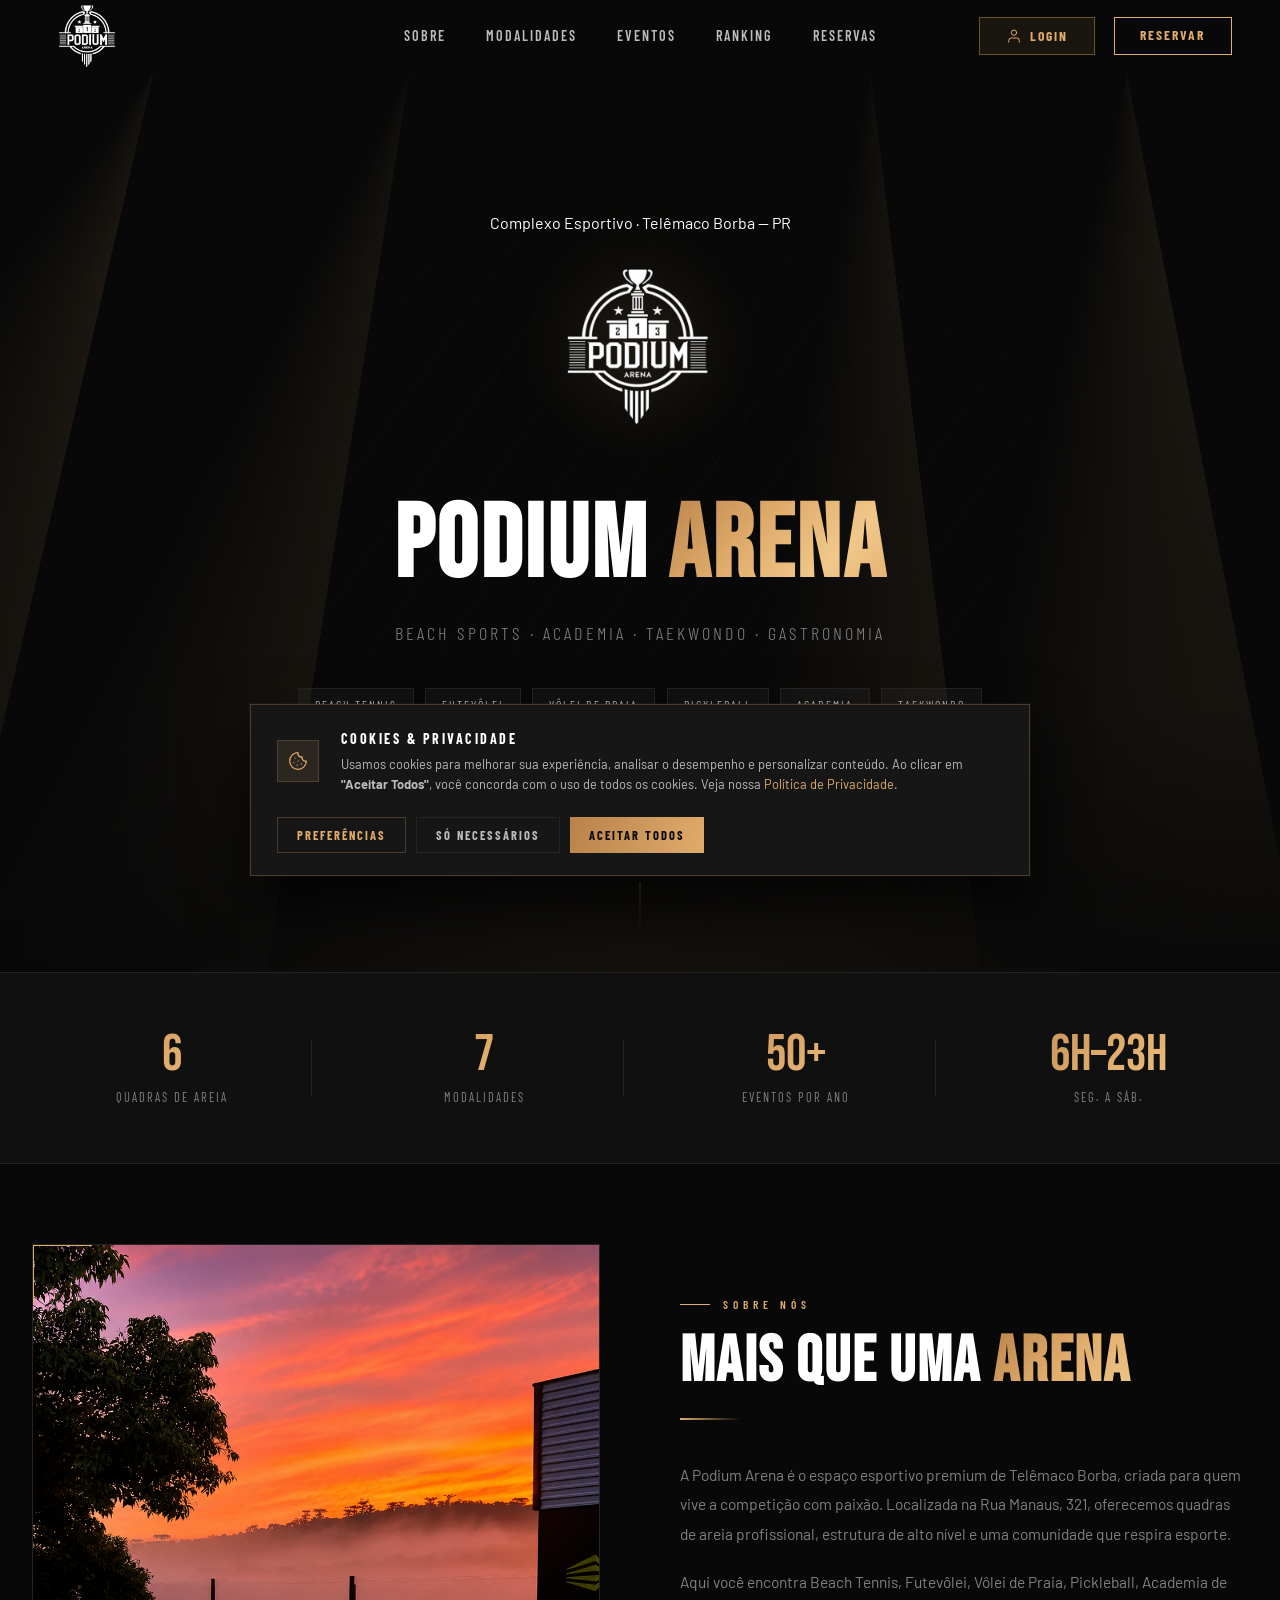
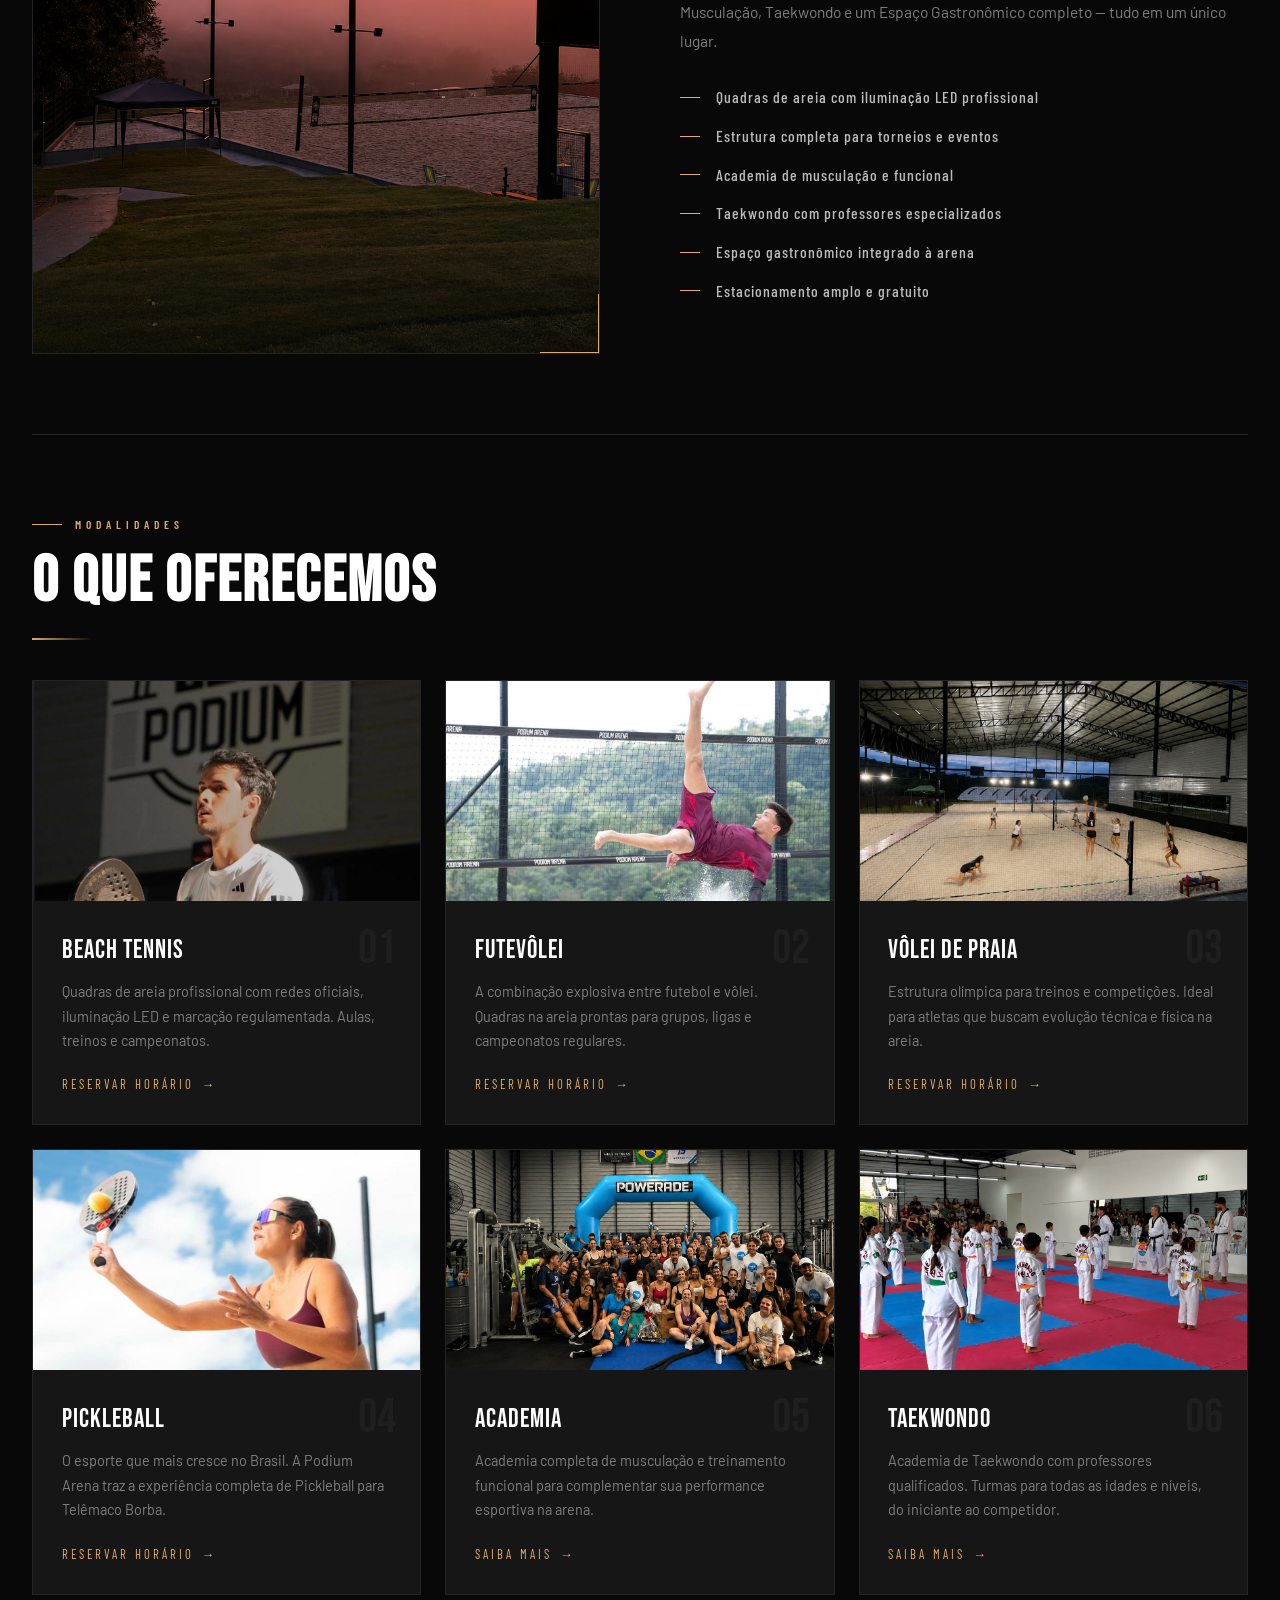
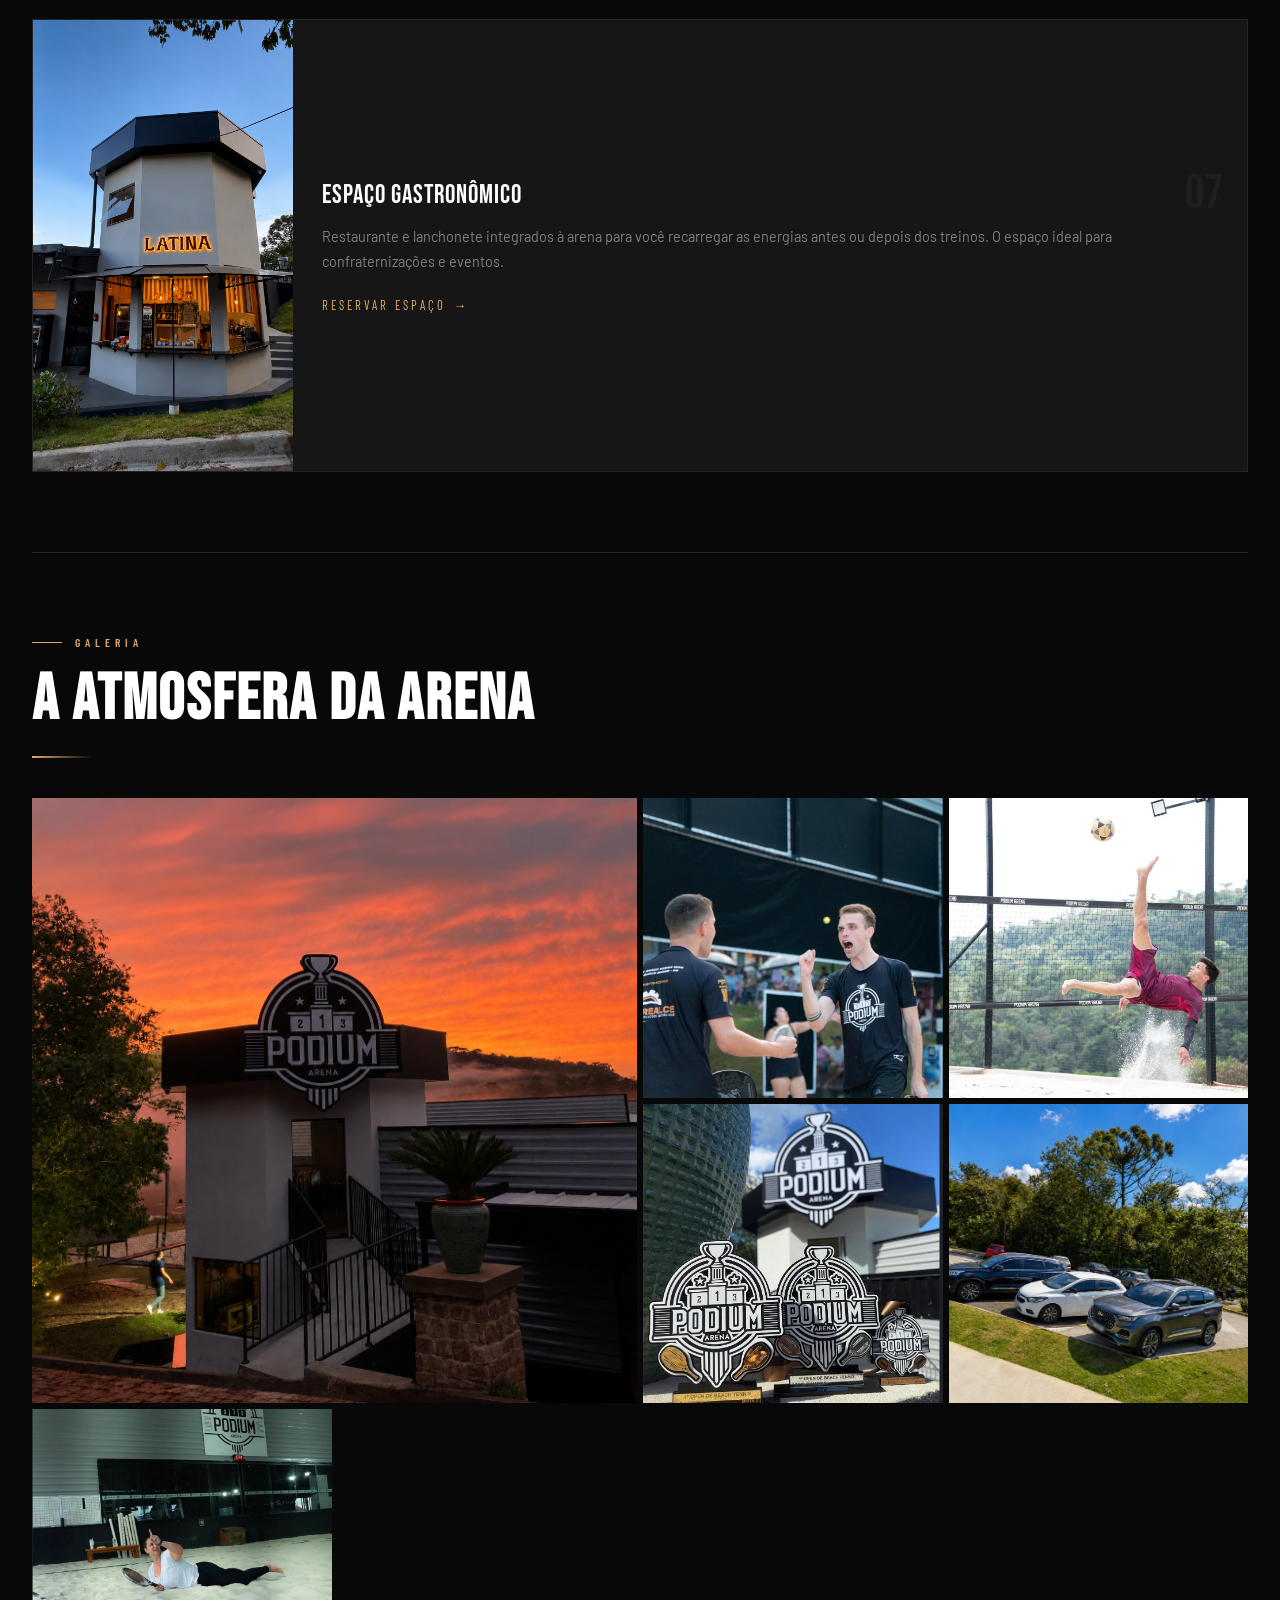
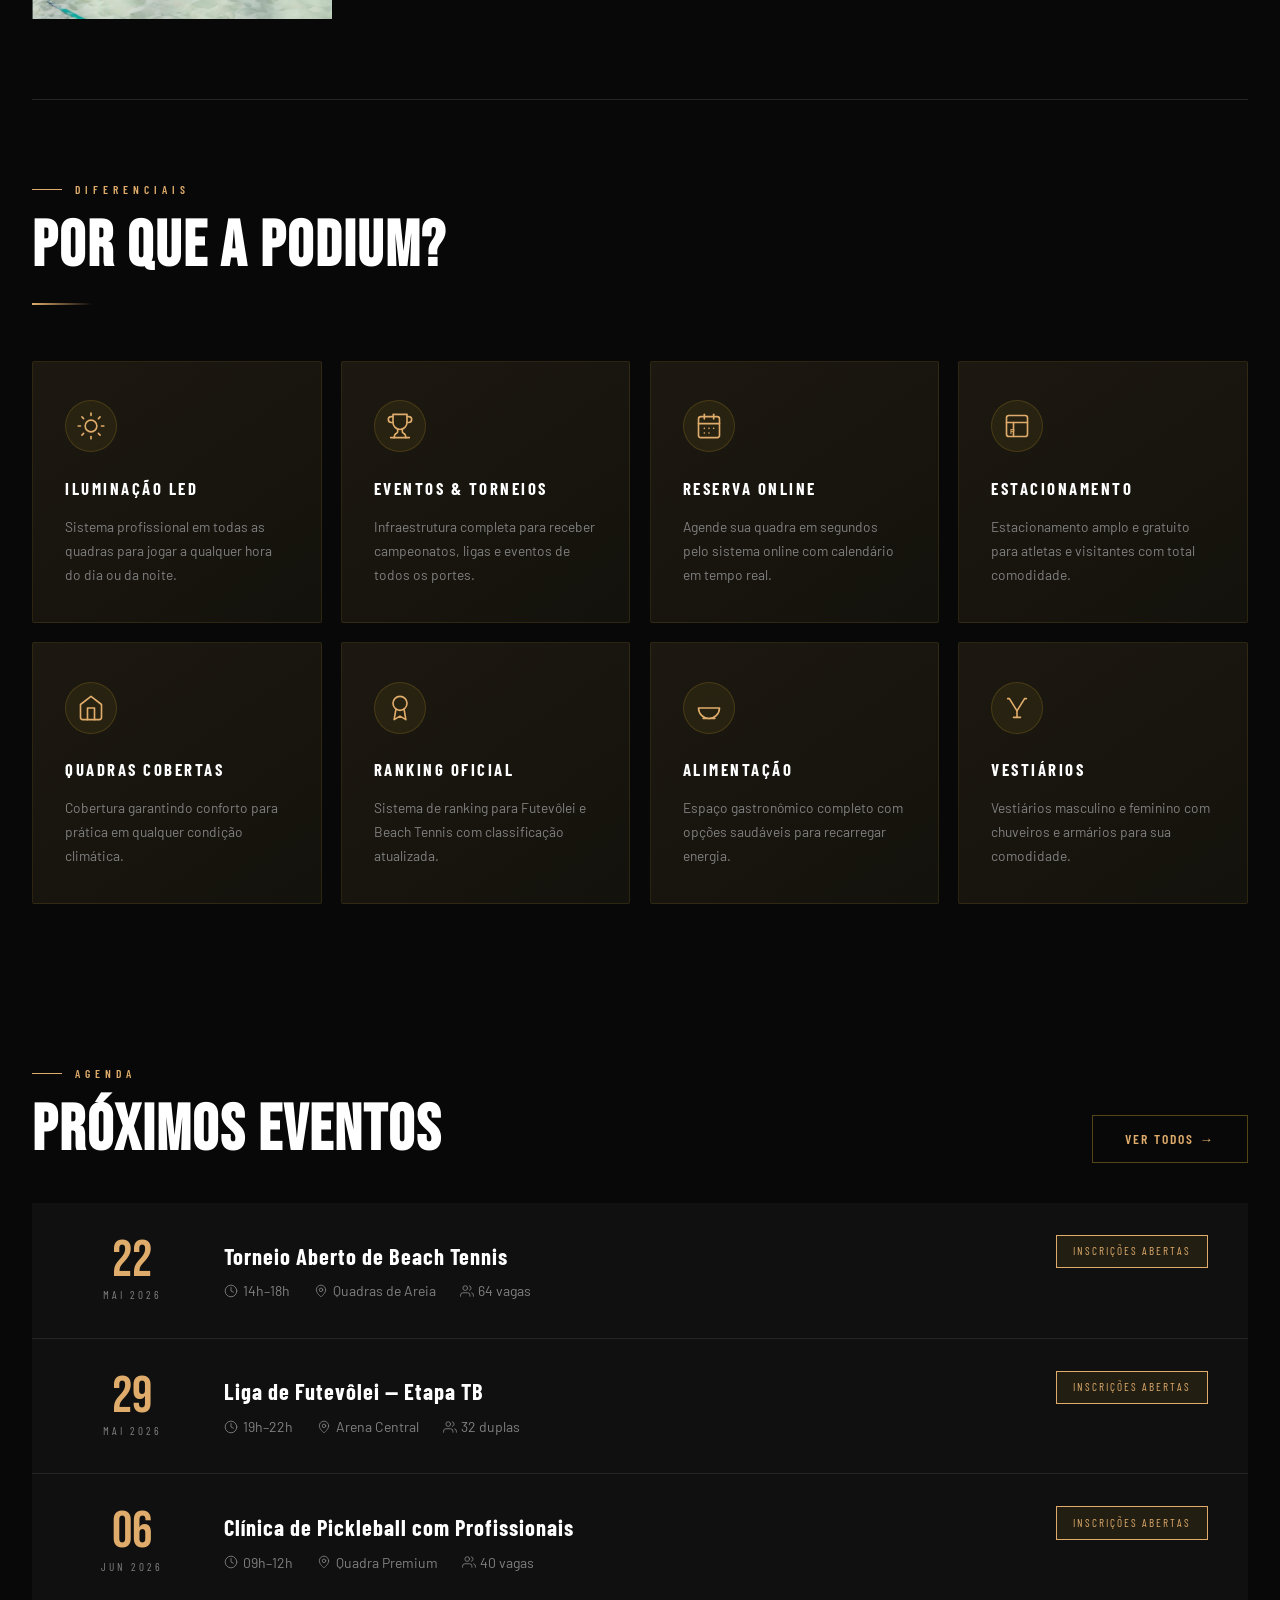
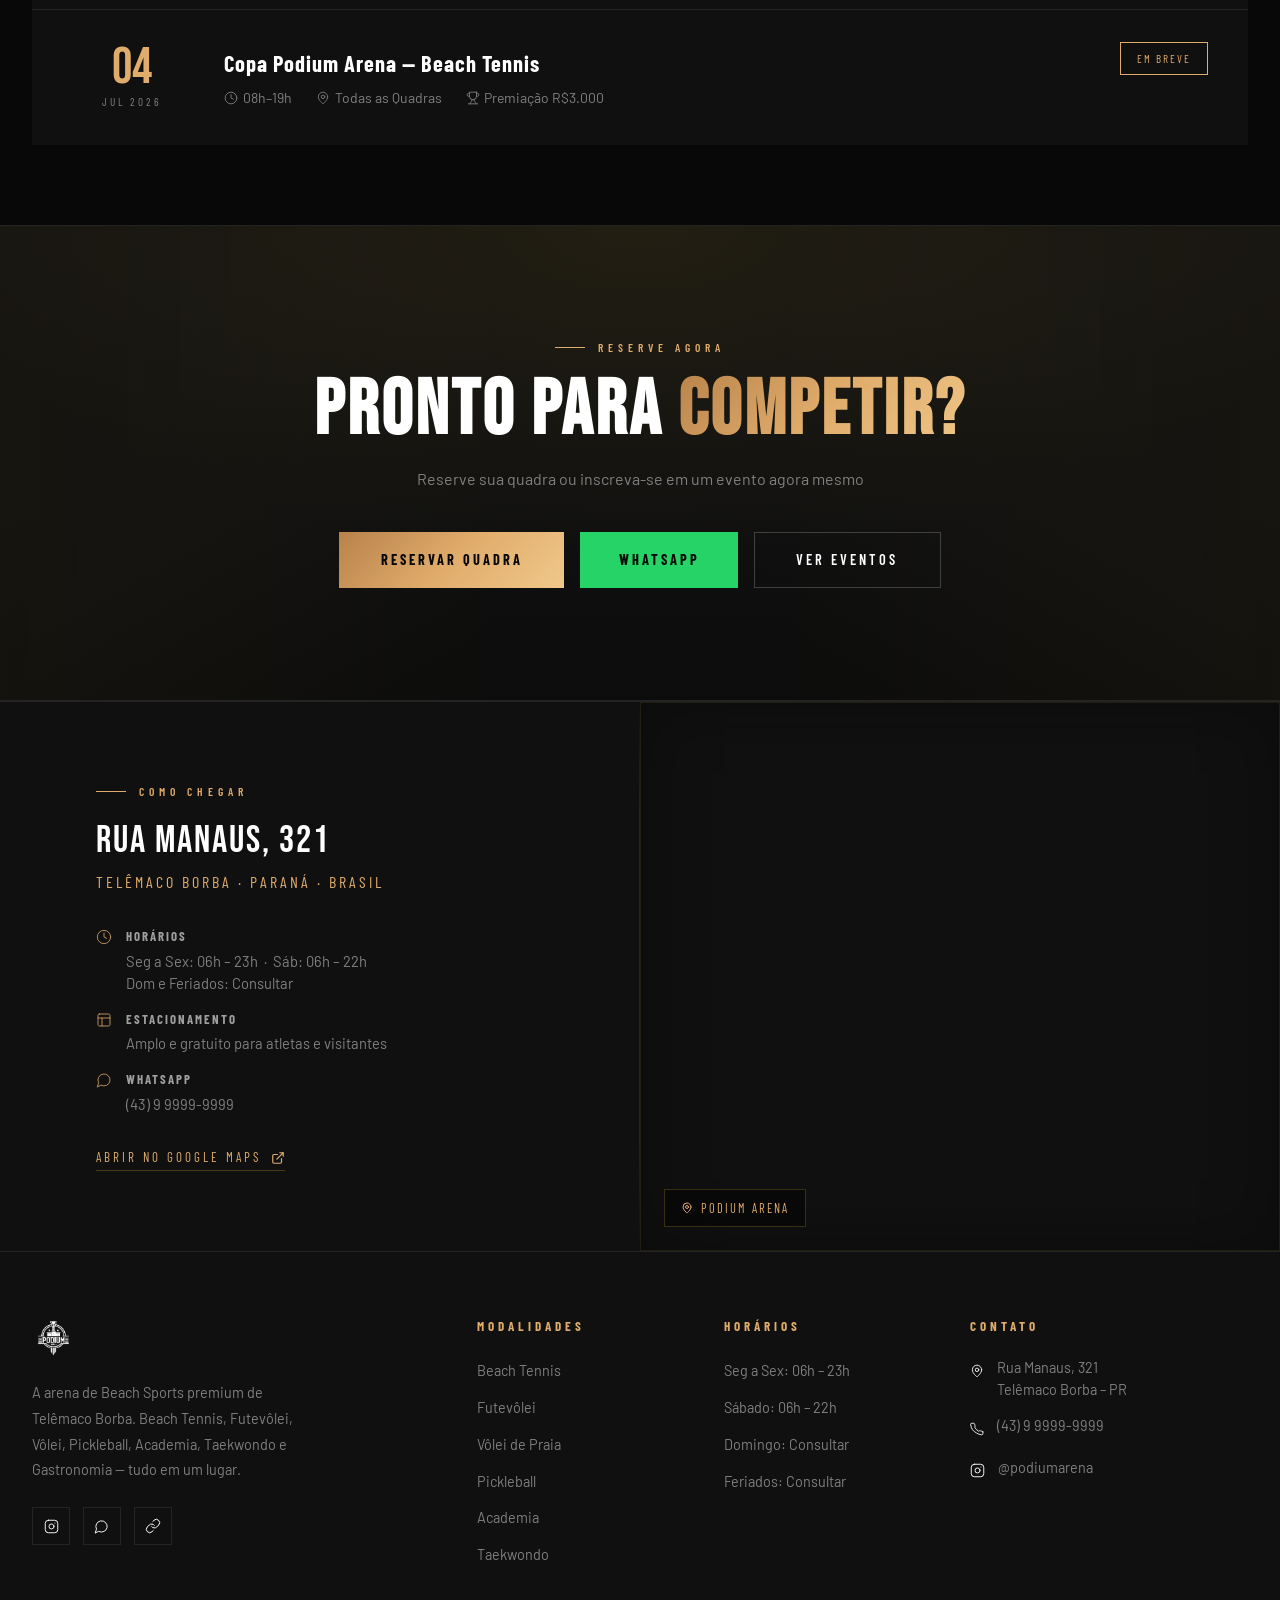
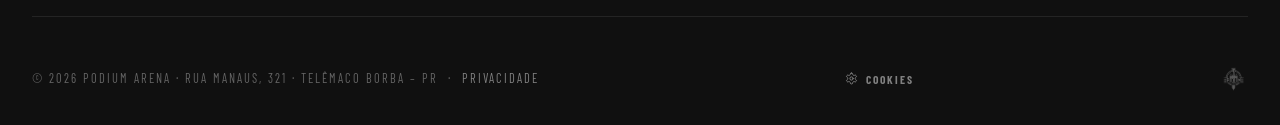
==== commit fc7a01fe: "Add files via upload" ====
--- a/index.html
+++ b/index.html
@@ -186,7 +186,7 @@
                   <div class="field" id="field-cadSenha">
                     <label>Senha</label>
                     <div class="field-pw">
-                      <input type="password" id="cadSenha" placeholder="Mín. 8 chars">
+                      <input type="password" id="cadSenha" placeholder="Mín. 6">
                       <button type="button" class="toggle-pw" onclick="togglePw('cadSenha')" aria-label="Mostrar senha">
                         <svg viewBox="0 0 24 24" fill="none" stroke="currentColor" stroke-width="1.8"
                           stroke-linecap="round">
@@ -195,7 +195,7 @@
                         </svg>
                       </button>
                     </div>
-                    <span class="field-error">Mínimo 8 caracteres</span>
+                    <span class="field-error">Mínimo 6 caracteres</span>
                   </div>
                   <div class="field" id="field-cadConf">
                     <label>Confirmar</label>
